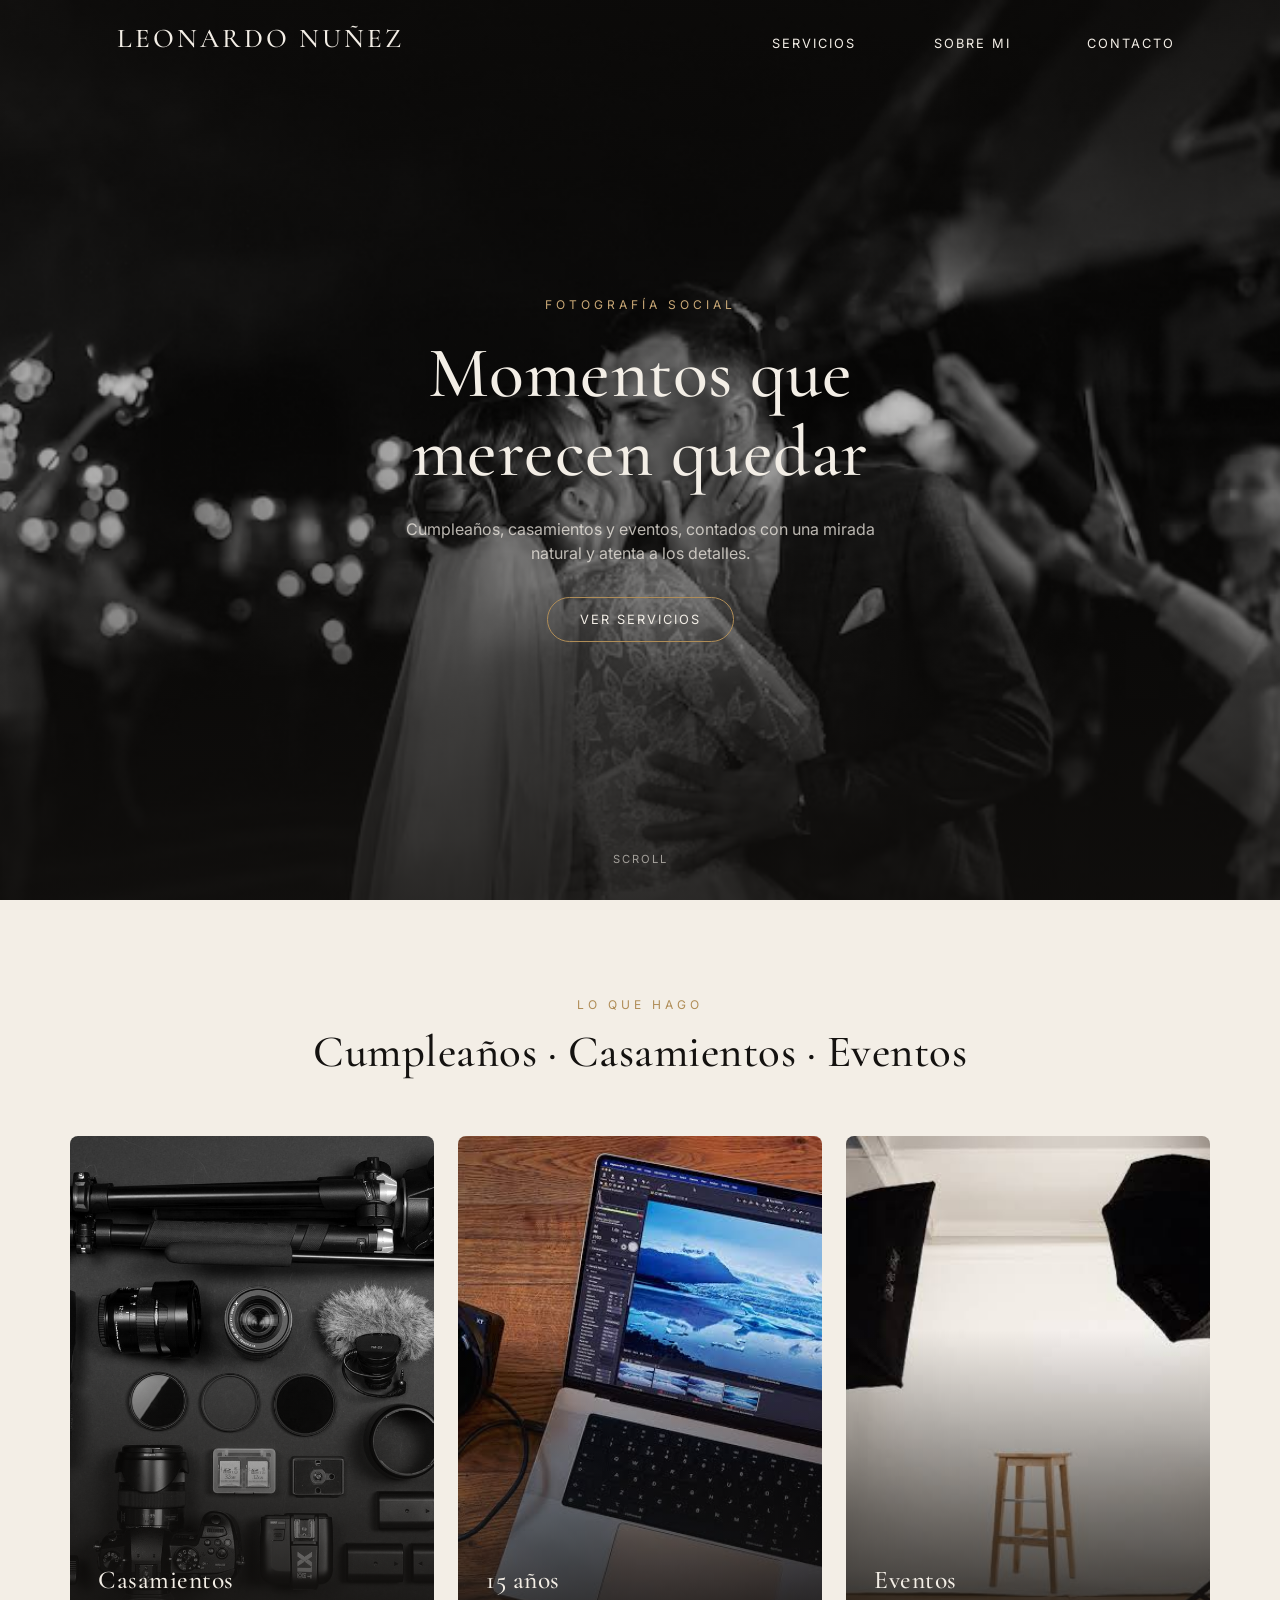
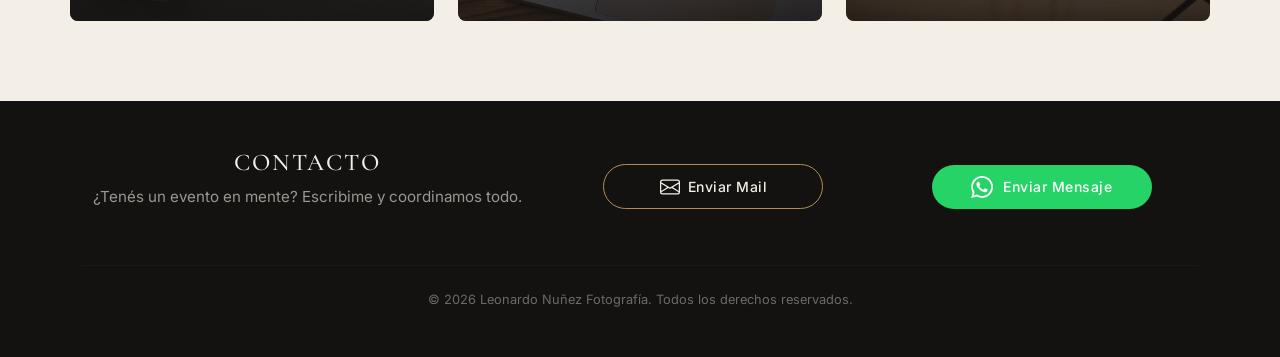
==== index.html @ dcfc5788 "Cambio de sistema visual completo" ====
<!DOCTYPE html>
<html lang="es">

<head>
    <meta charset="UTF-8">
    <meta http-equiv="X-UA-Compatible" content="IE=edge">
    <meta name="viewport" content="width=device-width, initial-scale=1.0">
    <title>Leo Nuñez - Fotografía</title>
    <meta name="description"
        content="Pagina web portfolio para Leonardo Nuñez fotografo profesional de eventos, cumpleaños de 15 y casamientos">
    <link rel="preconnect" href="https://fonts.googleapis.com">
    <link rel="preconnect" href="https://fonts.gstatic.com" crossorigin>
    <link href="https://fonts.googleapis.com/css2?family=Cormorant+Garamond:wght@400;500;600&family=Inter:wght@400;500;600&display=swap" rel="stylesheet">
    <link rel="stylesheet" href="css/bootstrap.min.css">
    <link rel="stylesheet" href="css/estilos.css">
</head>

<body>
    <div class="container-fluid" id="hero">
        <header class="container">
            <nav class="row justify-content-between align-items-center py-3">
                <div class="col-md-4">
                    <div class="row justify-content-between align-items-center">
                        <a class="btn" href="">
                            <h1 class="logo">LEONARDO NUÑEZ</h1>
                        </a>
                    </div>
                </div>
                <div class="col-md-5">
                    <div class="row justify-content-between align-items-center">
                        <a class="col-md-4 text-center btn btn-nav" href="#servicios">SERVICIOS</a>
                        <a class="col-md-4 text-center btn btn-nav" href="sobremi.html">SOBRE MI</a>
                        <a class="col-md-4 text-center btn btn-nav" href="#contacto">CONTACTO</a>
                    </div>
                </div>
            </nav>
        </header>

        <div class="hero-content">
            <span class="eyebrow">Fotografía social</span>
            <h1 class="hero-title">Momentos que <br>merecen quedar</h1>
            <p class="hero-sub">Cumpleaños, casamientos y eventos, contados con una mirada natural y atenta a los detalles.</p>
            <a href="#servicios" class="btn-dorado">Ver servicios</a>
        </div>

        <div class="scroll-cue">Scroll</div>
    </div>

    <main>
        <section id="servicios" class="container">
            <span class="servicios-eyebrow">Lo que hago</span>
            <h2>Cumpleaños · Casamientos · Eventos</h2>
            <div class="servicios-grid">
                <article class="servicio-card fade-in-scroll">
                    <img src="img/carrusel3.jpg" alt="Fotografía de casamiento">
                    <div class="servicio-info">
                        <h3>Casamientos</h3>
                        <p>Cobertura completa del día, desde los preparativos hasta la fiesta.</p>
                    </div>
                </article>
                <article class="servicio-card fade-in-scroll stagger-1">
                    <img src="img/carrusel1.jpg" alt="Fotografía de cumpleaños de 15">
                    <div class="servicio-info">
                        <h3>15 años</h3>
                        <p>Sesión de fotos y cobertura de la fiesta, con toda su energía.</p>
                    </div>
                </article>
                <article class="servicio-card fade-in-scroll stagger-2">
                    <img src="img/carrusel2.jpg" alt="Fotografía de eventos">
                    <div class="servicio-info">
                        <h3>Eventos</h3>
                        <p>Cumpleaños, reuniones y celebraciones de cualquier tipo.</p>
                    </div>
                </article>
            </div>
        </section>
    </main>

    <footer class="container-fluid" id="contacto">
        <div class="container py-5">
            <div class="row justify-content-center align-items-center gy-4">
                <div class="col-12 col-md-5 text-center text-md-start">
                    <h3>Contacto</h3>
                    <p class="footer-subtitle">¿Tenés un evento en mente? Escribime y coordinamos todo.</p>
                </div>

                <div class="col-12 col-md-7">
                    <div class="row justify-content-center gy-3 gx-3">
                        <div class="col-12 col-md-6 footer-item">
                            <a href="mailto:leonunez@gmail.com" class="button-mail">
                                <svg xmlns="http://www.w3.org/2000/svg" width="20" height="20" fill="currentColor" viewBox="0 0 16 16">
                                    <path d="M0 4a2 2 0 0 1 2-2h12a2 2 0 0 1 2 2v8a2 2 0 0 1-2 2H2a2 2 0 0 1-2-2V4Zm2-1a1 1 0 0 0-1 1v.217l7 4.2 7-4.2V4a1 1 0 0 0-1-1H2Zm13 2.383-4.708 2.825L15 11.105V5.383Zm-.034 6.876-5.64-3.471L8 9.583l-1.326-.795-5.64 3.47A1 1 0 0 0 2 13h12a1 1 0 0 0 .966-.741ZM1 11.105l4.708-2.897L1 5.383v5.722Z"/>
                                </svg>
                                Enviar Mail
                            </a>
                        </div>

                        <div class="col-12 col-md-6 footer-item">
                            <a href="https://wa.me/5491112345678" class="button-whatsapp" target="_blank" rel="noopener">
                                <img src="img/whatsapp-white-icon.png.webp" alt="WhatsApp"> Enviar Mensaje
                            </a>
                        </div>
                    </div>
                </div>
            </div>

            <hr class="footer-divider">

            <div class="row justify-content-center text-center">
                <div class="col-12">
                    <p class="footer-copy mb-0">&copy; <span id="anio"></span> Leonardo Nuñez Fotografía. Todos los derechos reservados.</p>
                </div>
            </div>
        </div>
    </footer>

    <script>
        document.getElementById('anio').textContent = new Date().getFullYear();
    </script>

    <script src="js/bootstrap.bundle.min.js"></script>
    <script src="js/scroll-reveal.js"></script>
</body>

</html>
---- css/estilos.css ----
/* ============================
   Variables de marca
   ============================ */
:root {
    --negro: #141210;
    --negro-suave: #1c1a17;
    --crema: #F3EEE6;
    --crema-suave: #EAE3D6;
    --dorado: #B08D57;
    --dorado-claro: #C9A876;
    --texto-secundario: #8a8377;
    --whatsapp: #25D366;
    --font-titulo: 'Cormorant Garamond', 'Georgia', serif;
    --font-cuerpo: 'Inter', 'Helvetica Neue', sans-serif;
}

body {
    font-family: var(--font-cuerpo);
    background-color: var(--crema);
    color: var(--negro);
}

h1, h2, h3, h4 {
    font-family: var(--font-titulo);
    font-weight: 500;
    letter-spacing: 0.5px;
}

/* ============================
   Header / Nav
   ============================ */
.logo {
    font-family: var(--font-titulo);
    font-size: 1.7rem;
    font-weight: 500;
    letter-spacing: 3px;
    text-decoration: none;
    text-align: center;
    color: var(--crema);
    text-transform: uppercase;
}

.btn-nav {
    color: var(--crema);
    font-size: 0.8rem;
    letter-spacing: 2px;
    text-transform: uppercase;
    text-decoration: none;
    padding: 8px 10px;
    position: relative;
    transition: color 0.3s ease;
}

.btn-nav::after {
    content: '';
    position: absolute;
    left: 10px;
    right: 10px;
    bottom: 2px;
    height: 1px;
    background: var(--dorado);
    transform: scaleX(0);
    transform-origin: right;
    transition: transform 0.35s ease;
}

.btn-nav:hover {
    color: var(--dorado-claro);
}

.btn-nav:hover::after {
    transform: scaleX(1);
    transform-origin: left;
}

/* ============================
   Hero
   ============================ */
#hero {
    background-image: linear-gradient(180deg, rgba(20,18,16,0.55) 0%, rgba(20,18,16,0.25) 45%, rgba(20,18,16,0.75) 100%), url("../img/IMG_5701.JPG");
    background-size: cover;
    background-position: center;
    background-attachment: fixed;
    height: 100vh;
    display: flex;
    flex-direction: column;
}

.hero-content {
    flex: 1;
    display: flex;
    flex-direction: column;
    align-items: center;
    justify-content: center;
    text-align: center;
    padding: 0 1.5rem;
}

.hero-content .eyebrow {
    color: var(--dorado-claro);
    font-size: 0.75rem;
    letter-spacing: 4px;
    text-transform: uppercase;
    margin-bottom: 1.25rem;
    opacity: 0;
    animation: subirYAparecer 0.9s ease-out 0.2s forwards;
}

.hero-content h1.hero-title {
    color: var(--crema);
    font-size: clamp(2.5rem, 6vw, 4.5rem);
    line-height: 1.1;
    margin-bottom: 1.5rem;
    opacity: 0;
    animation: subirYAparecer 0.9s ease-out 0.4s forwards;
}

.hero-content p.hero-sub {
    color: rgba(243, 238, 230, 0.75);
    font-size: 1rem;
    max-width: 480px;
    margin: 0 auto 2rem;
    opacity: 0;
    animation: subirYAparecer 0.9s ease-out 0.6s forwards;
}

.hero-content .btn-hero {
    opacity: 0;
    animation: subirYAparecer 0.9s ease-out 0.8s forwards;
}

@keyframes subirYAparecer {
    from { opacity: 0; transform: translateY(20px); }
    to { opacity: 1; transform: translateY(0); }
}

.btn-dorado {
    display: inline-block;
    padding: 12px 32px;
    border: 1px solid var(--dorado);
    color: var(--crema);
    font-size: 0.8rem;
    letter-spacing: 2px;
    text-transform: uppercase;
    text-decoration: none;
    border-radius: 50px;
    transition: background-color 0.35s ease, color 0.35s ease;
}

.btn-dorado:hover {
    background-color: var(--dorado);
    color: var(--negro);
}

.scroll-cue {
    text-align: center;
    padding-bottom: 2rem;
    color: rgba(243, 238, 230, 0.6);
    font-size: 0.7rem;
    letter-spacing: 2px;
    text-transform: uppercase;
    animation: rebote 2.2s ease-in-out infinite;
}

@keyframes rebote {
    0%, 100% { transform: translateY(0); opacity: 0.6; }
    50% { transform: translateY(8px); opacity: 1; }
}

/* ============================
   Servicios
   ============================ */
#servicios {
    padding: 6rem 0 5rem;
}

.servicios-eyebrow {
    display: block;
    text-align: center;
    color: var(--dorado);
    font-size: 0.75rem;
    letter-spacing: 4px;
    text-transform: uppercase;
    margin-bottom: 0.75rem;
}

#servicios h2 {
    font-size: clamp(2rem, 4vw, 2.8rem);
    text-align: center;
    margin-bottom: 3.5rem;
    color: var(--negro);
}

.servicios-grid {
    display: grid;
    grid-template-columns: repeat(3, 1fr);
    gap: 1.5rem;
}

.servicio-card {
    position: relative;
    overflow: hidden;
    border-radius: 8px;
    aspect-ratio: 3 / 4;
    cursor: pointer;
    background-color: var(--negro);
}

.servicio-card img {
    width: 100%;
    height: 100%;
    object-fit: cover;
    display: block;
    transition: transform 0.6s ease, filter 0.6s ease;
}

.servicio-card:hover img {
    transform: scale(1.08);
    filter: brightness(0.7);
}

.servicio-card::after {
    content: '';
    position: absolute;
    inset: 0;
    background: linear-gradient(180deg, transparent 40%, rgba(20,18,16,0.85) 100%);
}

.servicio-info {
    position: absolute;
    left: 0;
    right: 0;
    bottom: 0;
    padding: 1.75rem;
    z-index: 2;
    transform: translateY(8px);
    transition: transform 0.4s ease;
}

.servicio-card:hover .servicio-info {
    transform: translateY(0);
}

.servicio-info h3 {
    color: var(--crema);
    font-size: 1.6rem;
    margin-bottom: 0.35rem;
}

.servicio-info p {
    color: rgba(243, 238, 230, 0.75);
    font-size: 0.85rem;
    margin: 0;
    max-height: 0;
    overflow: hidden;
    opacity: 0;
    transition: max-height 0.4s ease, opacity 0.4s ease;
}

.servicio-card:hover .servicio-info p {
    max-height: 60px;
    opacity: 1;
}

@media (max-width: 768px) {
    .servicios-grid {
        grid-template-columns: 1fr;
    }
    #servicios {
        padding: 4rem 0 3rem;
    }
}

/* ============================
   Sobre mi
   ============================ */
#heroSobreMi {
    background-color: var(--negro);
    padding-bottom: 1px;
}

#sobreMi {
    padding: 5rem 0 3rem;
}

#sobreMi h1 {
    font-size: clamp(2.2rem, 5vw, 3.2rem);
    margin-bottom: 1.5rem;
    color: var(--negro);
}

#sobreMi p {
    color: #4a463e;
    line-height: 1.8;
    font-size: 1.02rem;
    margin-bottom: 1.25rem;
}

#sobreMi figure img {
    border-radius: 8px;
    box-shadow: 0 20px 40px rgba(20,18,16,0.15);
}

/* Carrusel de servicios (Bootstrap) */
#carruselServicios {
    border-radius: 8px;
    overflow: hidden;
}

#carruselServicios .carousel-item img {
    width: 100%;
    height: 480px;
    object-fit: cover;
}

#carruselServicios .carousel-inner {
    overflow: hidden;
}

#carruselServicios .carousel-control-prev,
#carruselServicios .carousel-control-next {
    width: 8%;
}

#carruselServicios .carousel-indicators button {
    background-color: var(--dorado);
}

@media (max-width: 768px) {
    #carruselServicios .carousel-item img {
        height: 300px;
    }
}

/* ============================
   Footer
   ============================ */
footer {
    background-color: var(--negro);
}

footer h3 {
    color: var(--crema);
    text-align: center;
    text-transform: uppercase;
    letter-spacing: 2px;
    font-size: 1.5rem;
}

footer p {
    color: var(--crema);
    text-align: center;
}

.footer-subtitle {
    color: rgba(243, 238, 230, 0.6);
    font-size: 0.95rem;
    margin-top: 0.5rem;
    font-family: var(--font-cuerpo);
}

.footer-item {
    display: flex;
    flex-direction: column;
    align-items: center;
    justify-content: center;
    gap: 0.5rem;
}

footer a {
    color: var(--crema);
    text-decoration: none;
}

.footer-divider {
    border-color: rgba(243, 238, 230, 0.12);
    margin: 2.5rem 0 1.5rem;
}

.footer-copy {
    color: rgba(243, 238, 230, 0.4);
    font-size: 0.8rem;
    font-family: var(--font-cuerpo);
}

/* Botón de Mail */
.button-mail {
    display: inline-flex;
    align-items: center;
    justify-content: center;
    gap: 8px;
    padding: 11px 20px;
    background-color: transparent;
    border: 1px solid var(--dorado);
    color: var(--crema) !important;
    font-size: 14px;
    font-weight: 500;
    letter-spacing: 0.5px;
    text-decoration: none;
    border-radius: 50px;
    transition: background-color 0.3s ease, color 0.3s ease;
    width: 100%;
    max-width: 220px;
}

.button-mail:hover {
    background-color: var(--dorado);
    color: var(--negro) !important;
}

/* Botón de WhatsApp */
.button-whatsapp {
    display: inline-flex;
    align-items: center;
    justify-content: center;
    padding: 11px 20px;
    background-color: var(--whatsapp);
    color: white !important;
    font-size: 14px;
    font-weight: 500;
    letter-spacing: 0.5px;
    text-decoration: none;
    border-radius: 50px;
    transition: background-color 0.3s ease, box-shadow 0.3s ease;
    width: 100%;
    max-width: 220px;
}

.button-whatsapp img {
    width: 22px;
    height: 22px;
    margin-right: 10px;
}

.button-whatsapp:hover {
    background-color: #1EBE56;
    box-shadow: 0 6px 16px rgba(37, 211, 102, 0.35);
}

.button-whatsapp:active {
    background-color: #169E49;
}

/* ============================
   Animaciones de scroll
   ============================ */
.fade-in-scroll {
    opacity: 0;
    transform: translateY(40px);
    transition: opacity 0.8s ease-out, transform 0.8s ease-out;
}

.fade-in-scroll.visible {
    opacity: 1;
    transform: translateY(0);
}

.fade-in-scroll.stagger-1 { transition-delay: 0.1s; }
.fade-in-scroll.stagger-2 { transition-delay: 0.2s; }
.fade-in-scroll.stagger-3 { transition-delay: 0.3s; }

.fade-in-left {
    opacity: 0;
    transform: translateX(-40px);
    transition: opacity 0.8s ease-out, transform 0.8s ease-out;
}

.fade-in-left.visible {
    opacity: 1;
    transform: translateX(0);
}
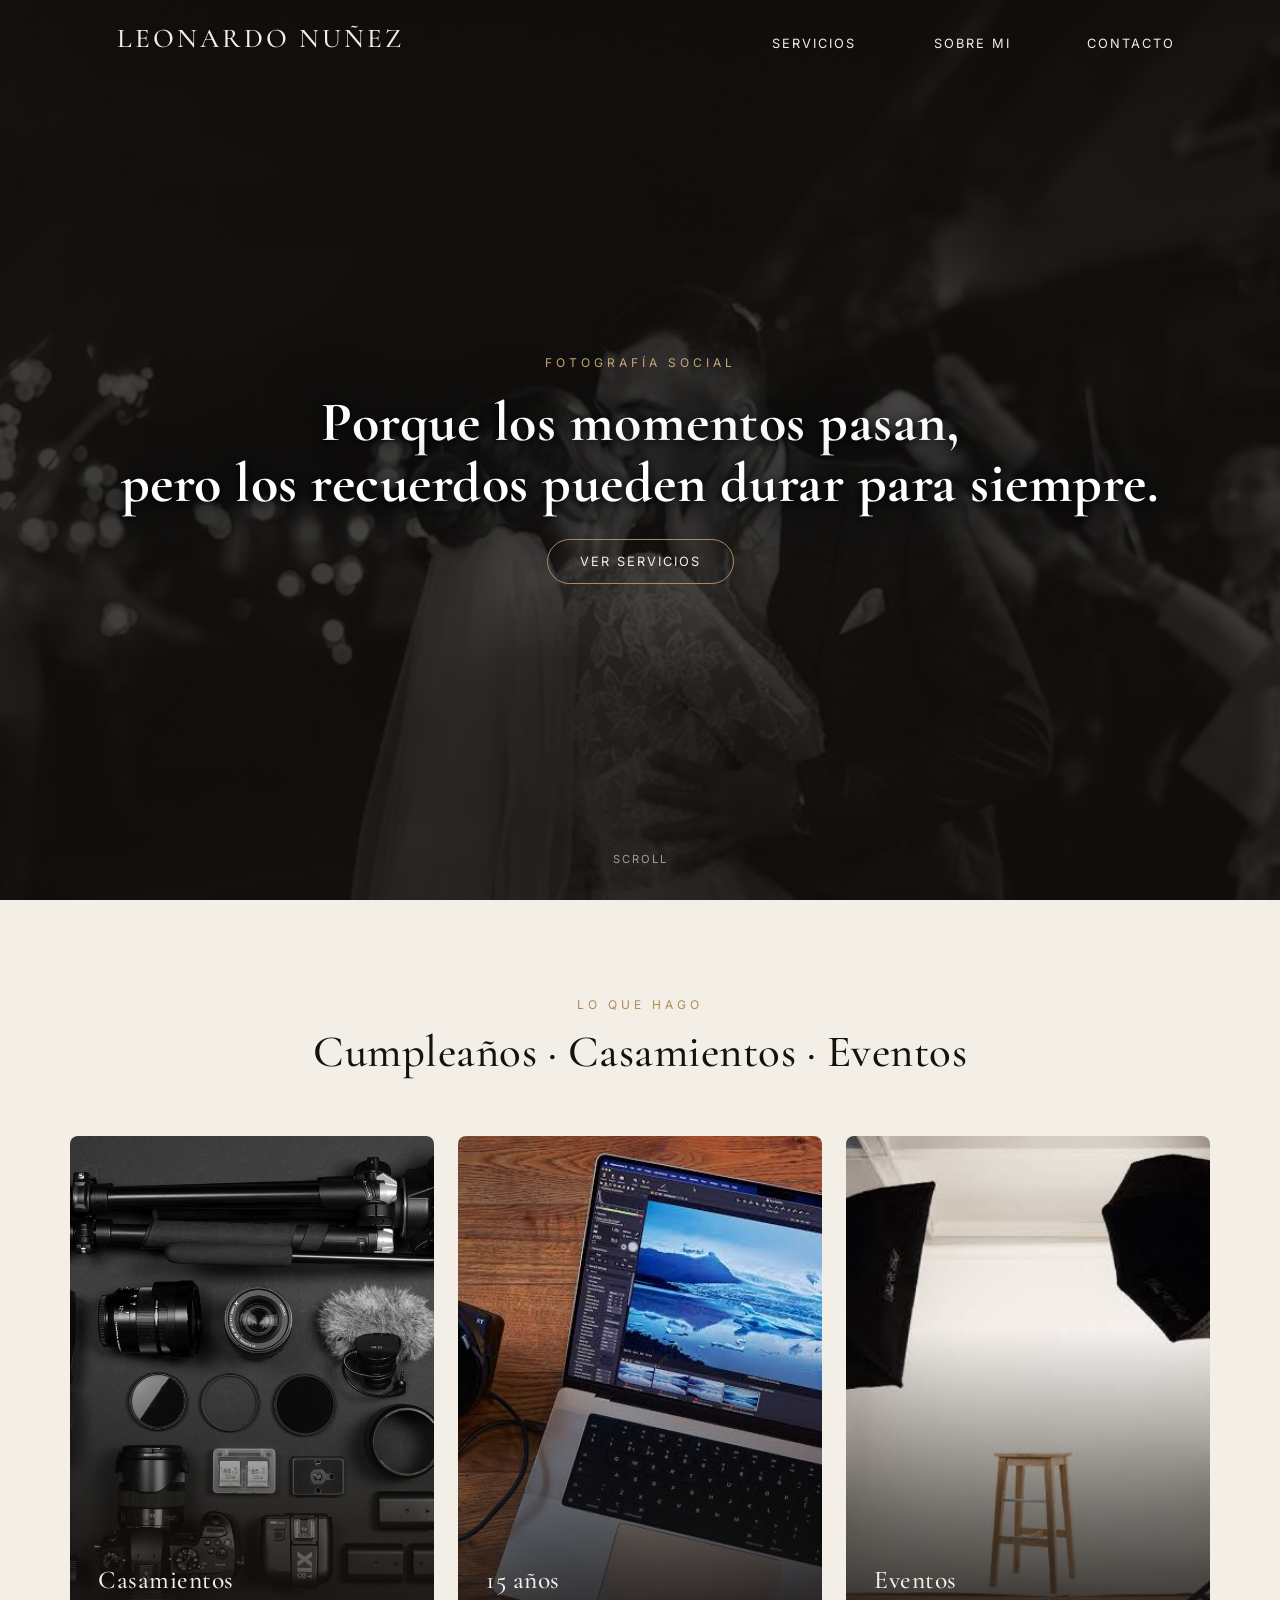
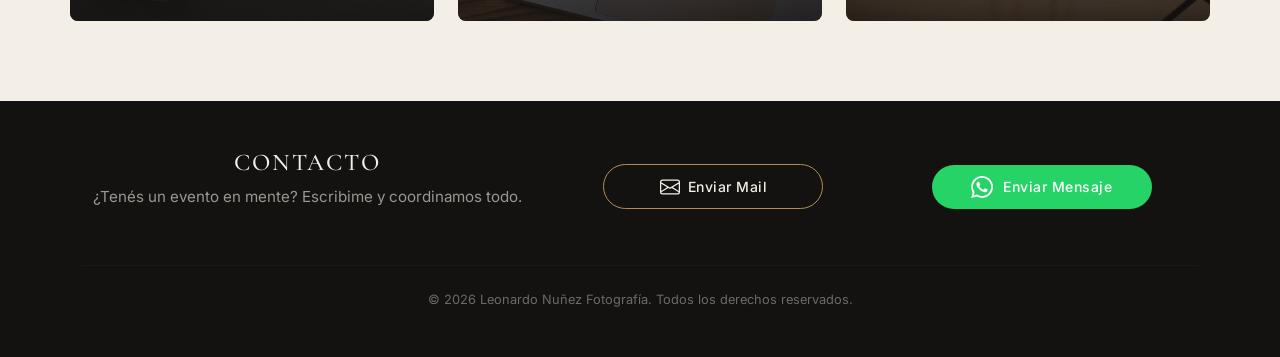
==== commit 48936531: "Correciones de estilo" ====
--- a/index.html
+++ b/index.html
@@ -38,8 +38,7 @@
 
         <div class="hero-content">
             <span class="eyebrow">Fotografía social</span>
-            <h1 class="hero-title">Momentos que <br>merecen quedar</h1>
-            <p class="hero-sub">Cumpleaños, casamientos y eventos, contados con una mirada natural y atenta a los detalles.</p>
+            <h1 class="hero-title">Porque los momentos pasan,<br>pero los recuerdos pueden durar para siempre.</h1>
             <a href="#servicios" class="btn-dorado">Ver servicios</a>
         </div>
 
--- a/css/estilos.css
+++ b/css/estilos.css
@@ -77,7 +77,9 @@
    Hero
    ============================ */
 #hero {
-    background-image: linear-gradient(180deg, rgba(20,18,16,0.55) 0%, rgba(20,18,16,0.25) 45%, rgba(20,18,16,0.75) 100%), url("../img/IMG_5701.JPG");
+     background-image: 
+        radial-gradient(ellipse at center, rgba(20,18,16,0.7) 0%, rgba(20,18,16,0.8) 60%, rgba(20,18,16,0.75) 100%),
+        url("../img/IMG_5701.JPG");
     background-size: cover;
     background-position: center;
     background-attachment: fixed;
@@ -107,12 +109,14 @@
 }
 
 .hero-content h1.hero-title {
-    color: var(--crema);
-    font-size: clamp(2.5rem, 6vw, 4.5rem);
+    color: white;
+    font-size: clamp(2.5rem, 6vw, 3.5rem);
     line-height: 1.1;
     margin-bottom: 1.5rem;
     opacity: 0;
+    font-weight: bolder;
     animation: subirYAparecer 0.9s ease-out 0.4s forwards;
+    text-shadow: 0 4px 40px rgba(0,0,0,0.8), 0 2px 10px rgba(0,0,0,1), 0 0 60px rgba(0,0,0,1);
 }
 
 .hero-content p.hero-sub {
@@ -311,10 +315,12 @@
     width: 100%;
     height: 480px;
     object-fit: cover;
+    border-radius: 8px;
 }
 
 #carruselServicios .carousel-inner {
     overflow: hidden;
+    border-radius: 8px;
 }
 
 #carruselServicios .carousel-control-prev,
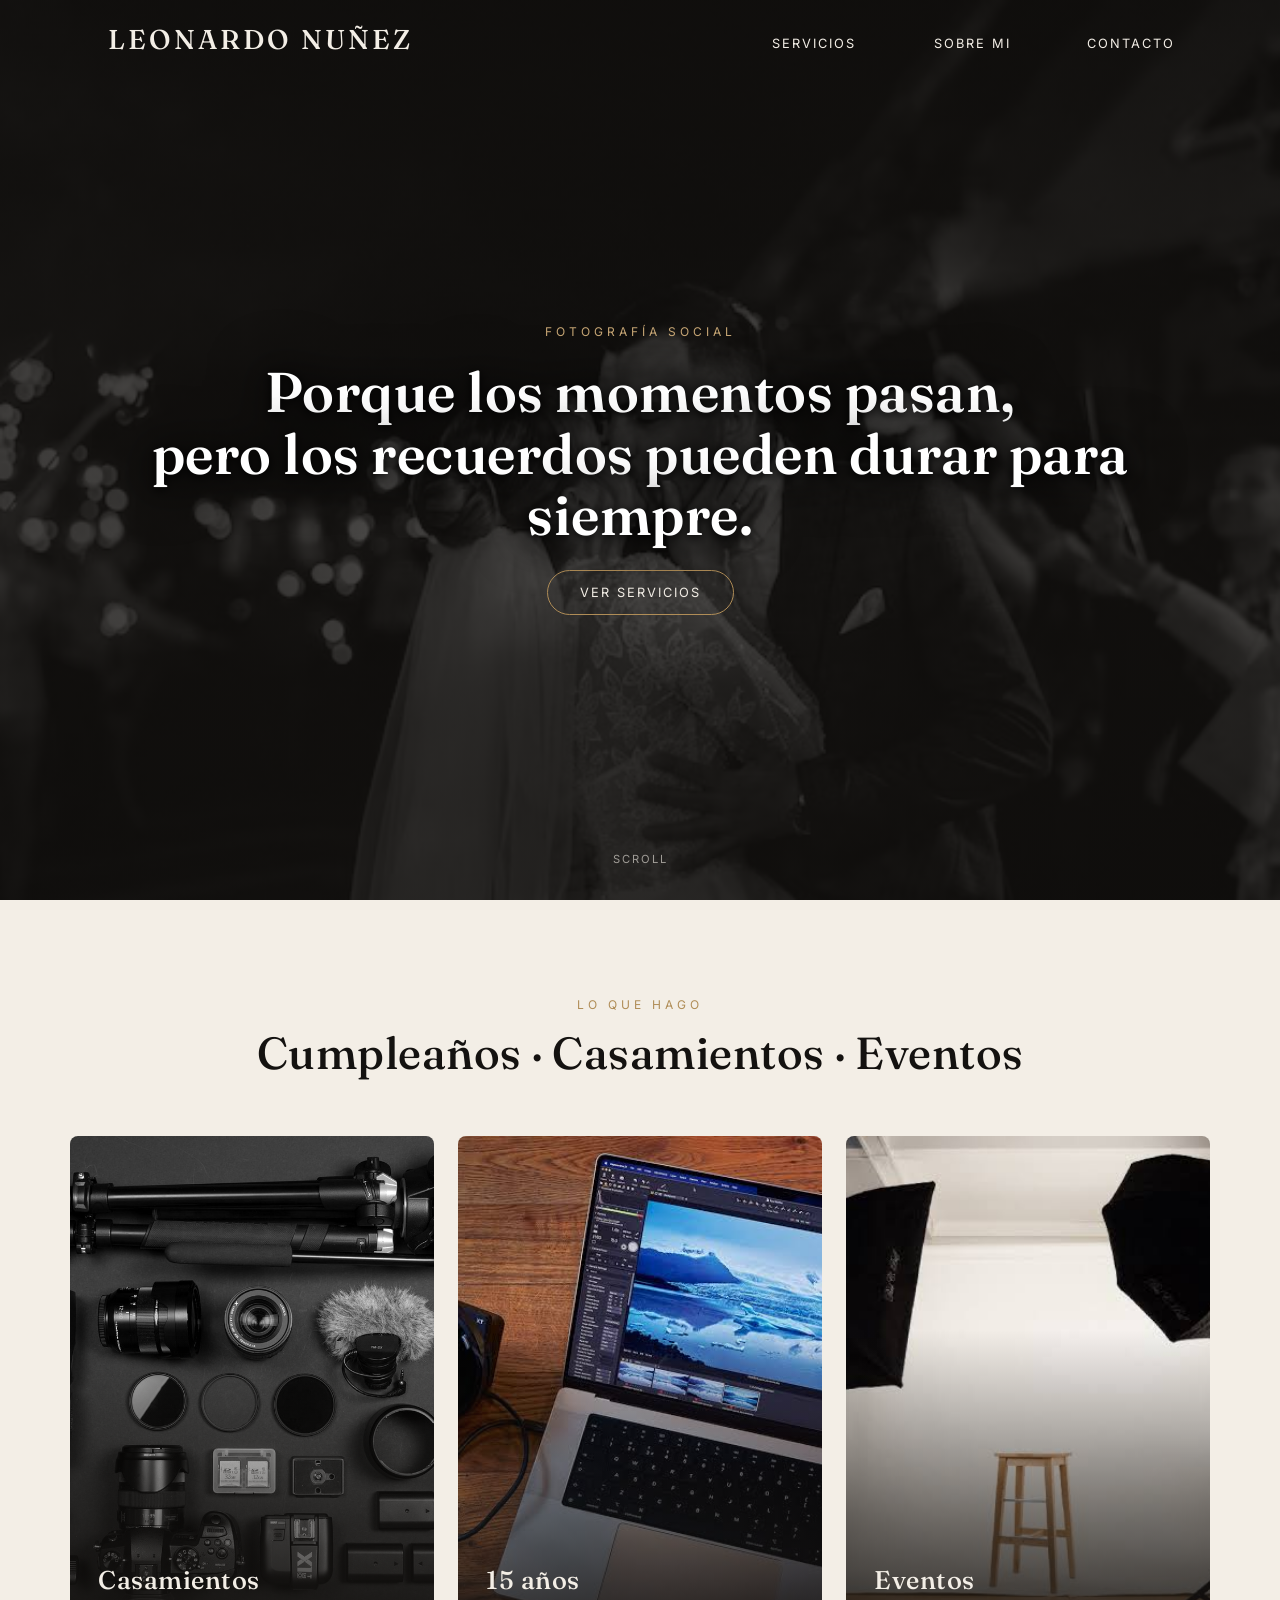
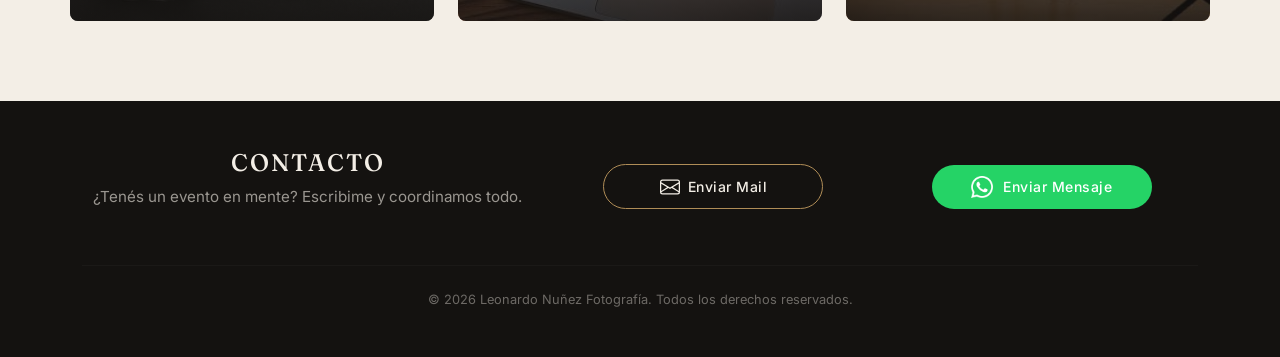
==== commit eb8d9ef0: "Correcciones de estilo" ====
--- a/index.html
+++ b/index.html
@@ -11,6 +11,7 @@
     <link rel="preconnect" href="https://fonts.googleapis.com">
     <link rel="preconnect" href="https://fonts.gstatic.com" crossorigin>
     <link href="https://fonts.googleapis.com/css2?family=Cormorant+Garamond:wght@400;500;600&family=Inter:wght@400;500;600&display=swap" rel="stylesheet">
+    <link href="https://fonts.googleapis.com/css2?family=Fraunces:opsz,wght@9..144,500;9..144,600&family=Inter:wght@400;500;600&display=swap" rel="stylesheet">
     <link rel="stylesheet" href="css/bootstrap.min.css">
     <link rel="stylesheet" href="css/estilos.css">
 </head>
--- a/css/estilos.css
+++ b/css/estilos.css
@@ -10,7 +10,7 @@
     --dorado-claro: #C9A876;
     --texto-secundario: #8a8377;
     --whatsapp: #25D366;
-    --font-titulo: 'Cormorant Garamond', 'Georgia', serif;
+    --font-titulo: 'Fraunces', 'Georgia', serif;
     --font-cuerpo: 'Inter', 'Helvetica Neue', sans-serif;
 }
 
@@ -114,7 +114,8 @@
     line-height: 1.1;
     margin-bottom: 1.5rem;
     opacity: 0;
-    font-weight: bolder;
+    font-family: var(--font-titulo);
+    font-weight: 600;
     animation: subirYAparecer 0.9s ease-out 0.4s forwards;
     text-shadow: 0 4px 40px rgba(0,0,0,0.8), 0 2px 10px rgba(0,0,0,1), 0 0 60px rgba(0,0,0,1);
 }
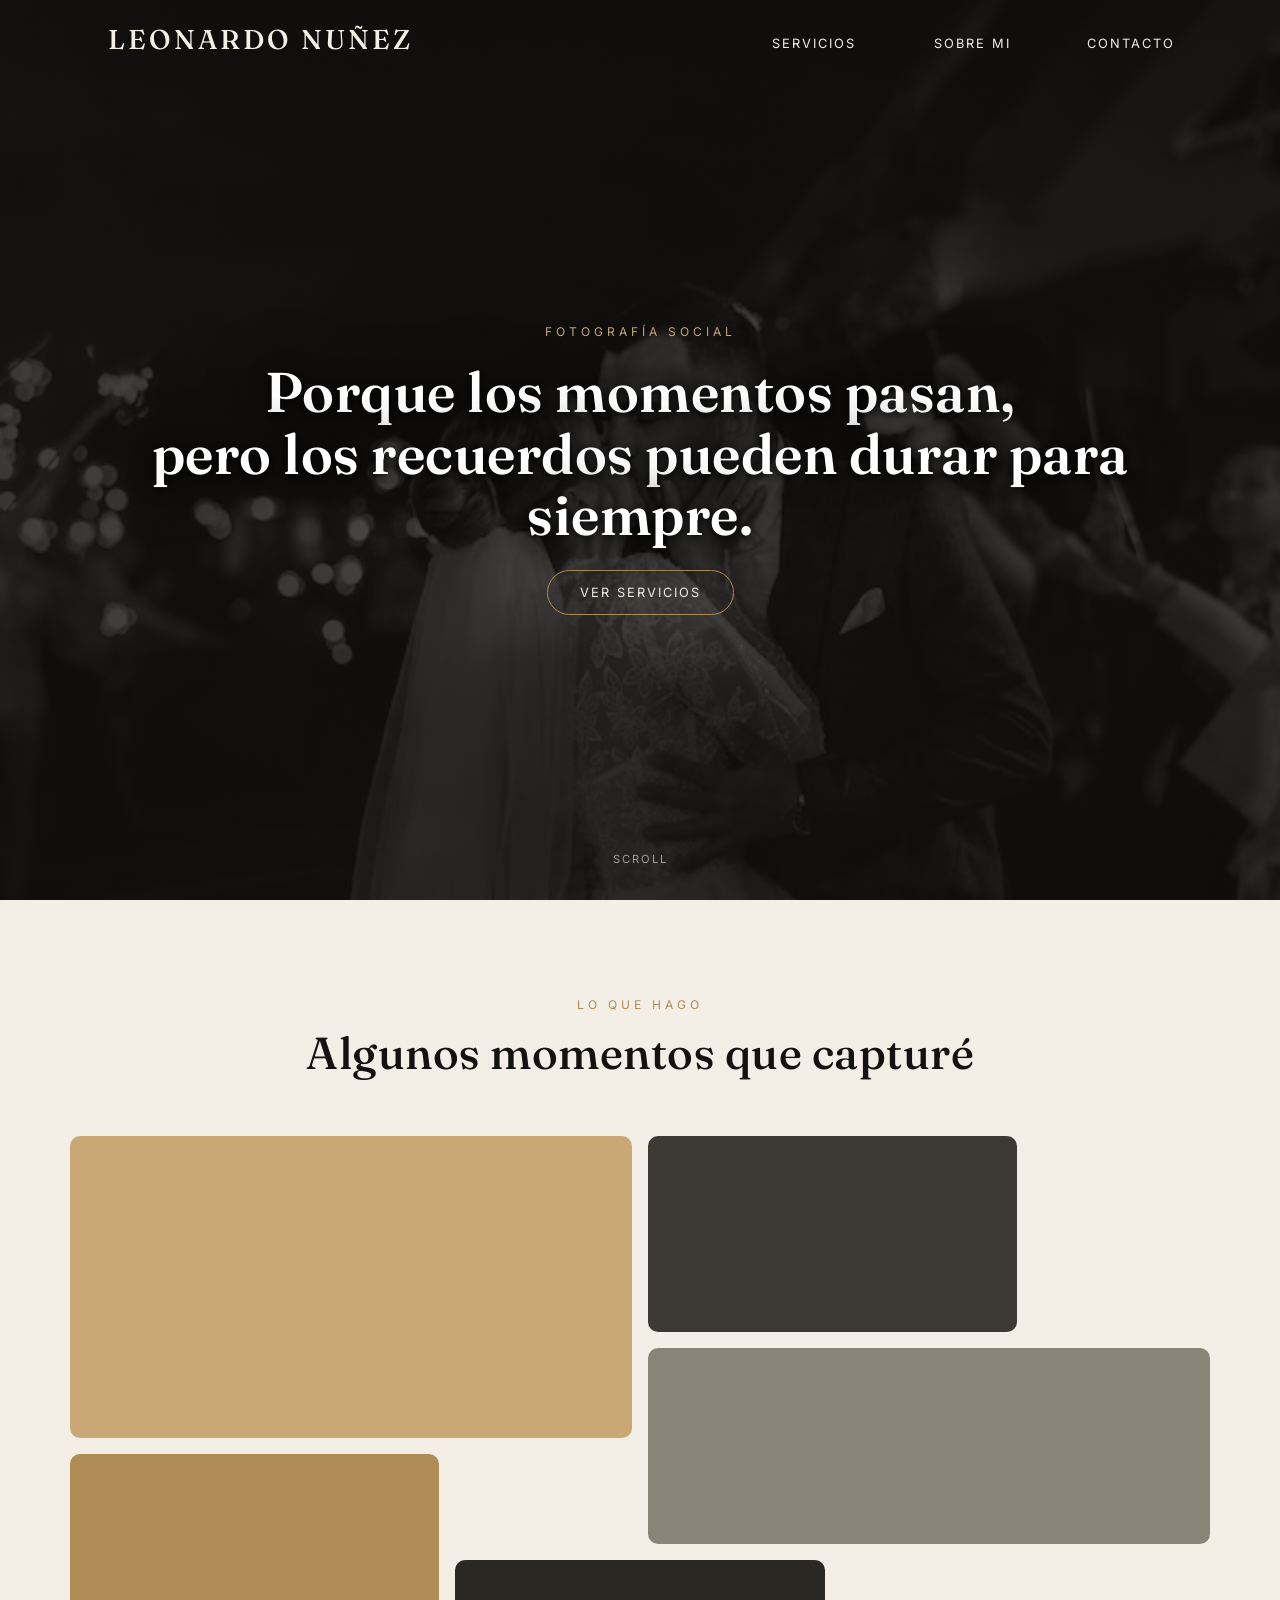
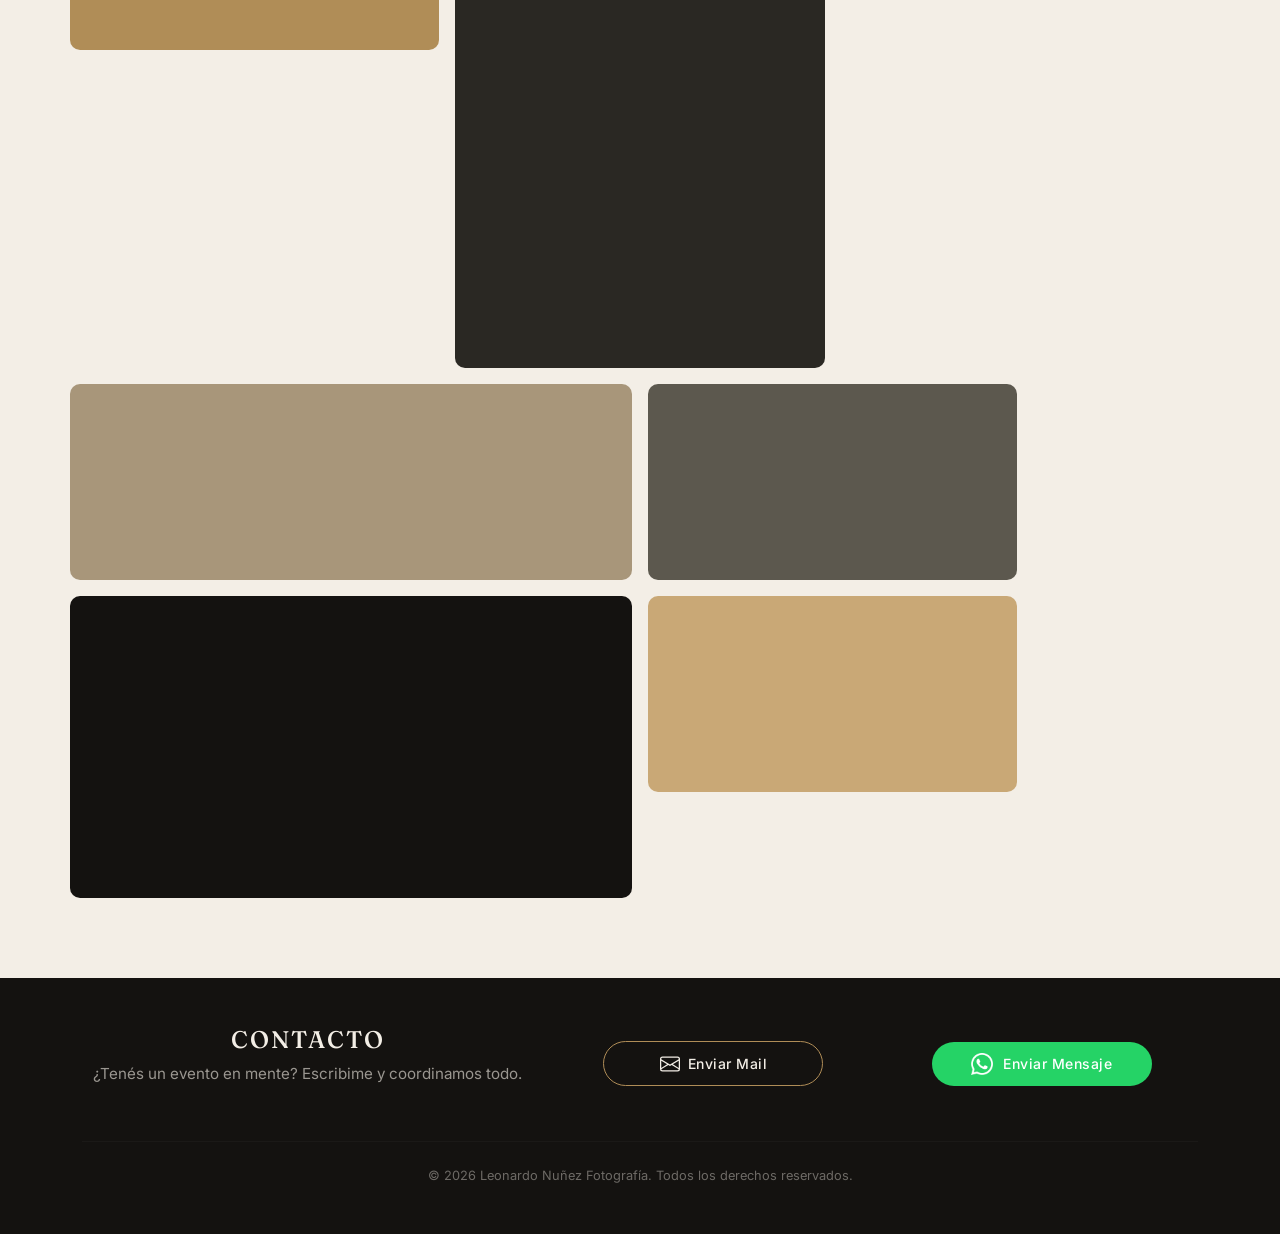
==== commit 0f60798e: "Cambios en sobreMi y header en mobile" ====
--- a/index.html
+++ b/index.html
@@ -49,29 +49,17 @@
     <main>
         <section id="servicios" class="container">
             <span class="servicios-eyebrow">Lo que hago</span>
-            <h2>Cumpleaños · Casamientos · Eventos</h2>
-            <div class="servicios-grid">
-                <article class="servicio-card fade-in-scroll">
-                    <img src="img/carrusel3.jpg" alt="Fotografía de casamiento">
-                    <div class="servicio-info">
-                        <h3>Casamientos</h3>
-                        <p>Cobertura completa del día, desde los preparativos hasta la fiesta.</p>
-                    </div>
-                </article>
-                <article class="servicio-card fade-in-scroll stagger-1">
-                    <img src="img/carrusel1.jpg" alt="Fotografía de cumpleaños de 15">
-                    <div class="servicio-info">
-                        <h3>15 años</h3>
-                        <p>Sesión de fotos y cobertura de la fiesta, con toda su energía.</p>
-                    </div>
-                </article>
-                <article class="servicio-card fade-in-scroll stagger-2">
-                    <img src="img/carrusel2.jpg" alt="Fotografía de eventos">
-                    <div class="servicio-info">
-                        <h3>Eventos</h3>
-                        <p>Cumpleaños, reuniones y celebraciones de cualquier tipo.</p>
-                    </div>
-                </article>
+            <h2>Algunos momentos que capturé</h2>
+            <div class="mosaico-grid">
+                <div class="mosaico-item tam-grande fade-in-scroll" style="background-color:#C9A876;"></div>
+                <div class="mosaico-item tam-chico fade-in-scroll stagger-1" style="background-color:#3d3a34;"></div>
+                <div class="mosaico-item tam-mediano fade-in-scroll stagger-2" style="background-color:#8a8377;"></div>
+                <div class="mosaico-item tam-chico fade-in-scroll stagger-1" style="background-color:#B08D57;"></div>
+                <div class="mosaico-item tam-alto fade-in-scroll stagger-2" style="background-color:#2a2823;"></div>
+                <div class="mosaico-item tam-mediano fade-in-scroll" style="background-color:#a8967a;"></div>
+                <div class="mosaico-item tam-chico fade-in-scroll stagger-1" style="background-color:#5c584e;"></div>
+                <div class="mosaico-item tam-grande fade-in-scroll stagger-2" style="background-color:#141210;"></div>
+                <div class="mosaico-item tam-chico fade-in-scroll" style="background-color:#C9A876;"></div>
             </div>
         </section>
     </main>
--- a/css/estilos.css
+++ b/css/estilos.css
@@ -1,478 +1,557 @@
-/* ============================
-   Variables de marca
-   ============================ */
-:root {
-    --negro: #141210;
-    --negro-suave: #1c1a17;
-    --crema: #F3EEE6;
-    --crema-suave: #EAE3D6;
-    --dorado: #B08D57;
-    --dorado-claro: #C9A876;
-    --texto-secundario: #8a8377;
-    --whatsapp: #25D366;
-    --font-titulo: 'Fraunces', 'Georgia', serif;
-    --font-cuerpo: 'Inter', 'Helvetica Neue', sans-serif;
-}
-
-body {
-    font-family: var(--font-cuerpo);
-    background-color: var(--crema);
-    color: var(--negro);
-}
-
-h1, h2, h3, h4 {
-    font-family: var(--font-titulo);
-    font-weight: 500;
-    letter-spacing: 0.5px;
-}
-
-/* ============================
-   Header / Nav
-   ============================ */
-.logo {
-    font-family: var(--font-titulo);
-    font-size: 1.7rem;
-    font-weight: 500;
-    letter-spacing: 3px;
-    text-decoration: none;
-    text-align: center;
-    color: var(--crema);
-    text-transform: uppercase;
-}
-
-.btn-nav {
-    color: var(--crema);
-    font-size: 0.8rem;
-    letter-spacing: 2px;
-    text-transform: uppercase;
-    text-decoration: none;
-    padding: 8px 10px;
-    position: relative;
-    transition: color 0.3s ease;
-}
-
-.btn-nav::after {
-    content: '';
-    position: absolute;
-    left: 10px;
-    right: 10px;
-    bottom: 2px;
-    height: 1px;
-    background: var(--dorado);
-    transform: scaleX(0);
-    transform-origin: right;
-    transition: transform 0.35s ease;
-}
-
-.btn-nav:hover {
-    color: var(--dorado-claro);
-}
-
-.btn-nav:hover::after {
-    transform: scaleX(1);
-    transform-origin: left;
-}
-
-/* ============================
-   Hero
-   ============================ */
-#hero {
-     background-image: 
-        radial-gradient(ellipse at center, rgba(20,18,16,0.7) 0%, rgba(20,18,16,0.8) 60%, rgba(20,18,16,0.75) 100%),
-        url("../img/IMG_5701.JPG");
-    background-size: cover;
-    background-position: center;
-    background-attachment: fixed;
-    height: 100vh;
-    display: flex;
-    flex-direction: column;
-}
-
-.hero-content {
-    flex: 1;
-    display: flex;
-    flex-direction: column;
-    align-items: center;
-    justify-content: center;
-    text-align: center;
-    padding: 0 1.5rem;
-}
-
-.hero-content .eyebrow {
-    color: var(--dorado-claro);
-    font-size: 0.75rem;
-    letter-spacing: 4px;
-    text-transform: uppercase;
-    margin-bottom: 1.25rem;
-    opacity: 0;
-    animation: subirYAparecer 0.9s ease-out 0.2s forwards;
-}
-
-.hero-content h1.hero-title {
-    color: white;
-    font-size: clamp(2.5rem, 6vw, 3.5rem);
-    line-height: 1.1;
-    margin-bottom: 1.5rem;
-    opacity: 0;
-    font-family: var(--font-titulo);
-    font-weight: 600;
-    animation: subirYAparecer 0.9s ease-out 0.4s forwards;
-    text-shadow: 0 4px 40px rgba(0,0,0,0.8), 0 2px 10px rgba(0,0,0,1), 0 0 60px rgba(0,0,0,1);
-}
-
-.hero-content p.hero-sub {
-    color: rgba(243, 238, 230, 0.75);
-    font-size: 1rem;
-    max-width: 480px;
-    margin: 0 auto 2rem;
-    opacity: 0;
-    animation: subirYAparecer 0.9s ease-out 0.6s forwards;
-}
-
-.hero-content .btn-hero {
-    opacity: 0;
-    animation: subirYAparecer 0.9s ease-out 0.8s forwards;
-}
-
-@keyframes subirYAparecer {
-    from { opacity: 0; transform: translateY(20px); }
-    to { opacity: 1; transform: translateY(0); }
-}
-
-.btn-dorado {
-    display: inline-block;
-    padding: 12px 32px;
-    border: 1px solid var(--dorado);
-    color: var(--crema);
-    font-size: 0.8rem;
-    letter-spacing: 2px;
-    text-transform: uppercase;
-    text-decoration: none;
-    border-radius: 50px;
-    transition: background-color 0.35s ease, color 0.35s ease;
-}
-
-.btn-dorado:hover {
-    background-color: var(--dorado);
-    color: var(--negro);
-}
-
-.scroll-cue {
-    text-align: center;
-    padding-bottom: 2rem;
-    color: rgba(243, 238, 230, 0.6);
-    font-size: 0.7rem;
-    letter-spacing: 2px;
-    text-transform: uppercase;
-    animation: rebote 2.2s ease-in-out infinite;
-}
-
-@keyframes rebote {
-    0%, 100% { transform: translateY(0); opacity: 0.6; }
-    50% { transform: translateY(8px); opacity: 1; }
-}
-
-/* ============================
-   Servicios
-   ============================ */
-#servicios {
-    padding: 6rem 0 5rem;
-}
-
-.servicios-eyebrow {
-    display: block;
-    text-align: center;
-    color: var(--dorado);
-    font-size: 0.75rem;
-    letter-spacing: 4px;
-    text-transform: uppercase;
-    margin-bottom: 0.75rem;
-}
-
-#servicios h2 {
-    font-size: clamp(2rem, 4vw, 2.8rem);
-    text-align: center;
-    margin-bottom: 3.5rem;
-    color: var(--negro);
-}
-
-.servicios-grid {
-    display: grid;
-    grid-template-columns: repeat(3, 1fr);
-    gap: 1.5rem;
-}
-
-.servicio-card {
-    position: relative;
-    overflow: hidden;
-    border-radius: 8px;
-    aspect-ratio: 3 / 4;
-    cursor: pointer;
-    background-color: var(--negro);
-}
-
-.servicio-card img {
-    width: 100%;
-    height: 100%;
-    object-fit: cover;
-    display: block;
-    transition: transform 0.6s ease, filter 0.6s ease;
-}
-
-.servicio-card:hover img {
-    transform: scale(1.08);
-    filter: brightness(0.7);
-}
-
-.servicio-card::after {
-    content: '';
-    position: absolute;
-    inset: 0;
-    background: linear-gradient(180deg, transparent 40%, rgba(20,18,16,0.85) 100%);
-}
-
-.servicio-info {
-    position: absolute;
-    left: 0;
-    right: 0;
-    bottom: 0;
-    padding: 1.75rem;
-    z-index: 2;
-    transform: translateY(8px);
-    transition: transform 0.4s ease;
-}
-
-.servicio-card:hover .servicio-info {
-    transform: translateY(0);
-}
-
-.servicio-info h3 {
-    color: var(--crema);
-    font-size: 1.6rem;
-    margin-bottom: 0.35rem;
-}
-
-.servicio-info p {
-    color: rgba(243, 238, 230, 0.75);
-    font-size: 0.85rem;
-    margin: 0;
-    max-height: 0;
-    overflow: hidden;
-    opacity: 0;
-    transition: max-height 0.4s ease, opacity 0.4s ease;
-}
-
-.servicio-card:hover .servicio-info p {
-    max-height: 60px;
-    opacity: 1;
-}
-
-@media (max-width: 768px) {
-    .servicios-grid {
-        grid-template-columns: 1fr;
-    }
-    #servicios {
-        padding: 4rem 0 3rem;
-    }
-}
-
-/* ============================
-   Sobre mi
-   ============================ */
-#heroSobreMi {
-    background-color: var(--negro);
-    padding-bottom: 1px;
-}
-
-#sobreMi {
-    padding: 5rem 0 3rem;
-}
-
-#sobreMi h1 {
-    font-size: clamp(2.2rem, 5vw, 3.2rem);
-    margin-bottom: 1.5rem;
-    color: var(--negro);
-}
-
-#sobreMi p {
-    color: #4a463e;
-    line-height: 1.8;
-    font-size: 1.02rem;
-    margin-bottom: 1.25rem;
-}
-
-#sobreMi figure img {
-    border-radius: 8px;
-    box-shadow: 0 20px 40px rgba(20,18,16,0.15);
-}
-
-/* Carrusel de servicios (Bootstrap) */
-#carruselServicios {
-    border-radius: 8px;
-    overflow: hidden;
-}
-
-#carruselServicios .carousel-item img {
-    width: 100%;
-    height: 480px;
-    object-fit: cover;
-    border-radius: 8px;
-}
-
-#carruselServicios .carousel-inner {
-    overflow: hidden;
-    border-radius: 8px;
-}
-
-#carruselServicios .carousel-control-prev,
-#carruselServicios .carousel-control-next {
-    width: 8%;
-}
-
-#carruselServicios .carousel-indicators button {
-    background-color: var(--dorado);
-}
-
-@media (max-width: 768px) {
-    #carruselServicios .carousel-item img {
-        height: 300px;
-    }
-}
-
-/* ============================
-   Footer
-   ============================ */
-footer {
-    background-color: var(--negro);
-}
-
-footer h3 {
-    color: var(--crema);
-    text-align: center;
-    text-transform: uppercase;
-    letter-spacing: 2px;
-    font-size: 1.5rem;
-}
-
-footer p {
-    color: var(--crema);
-    text-align: center;
-}
-
-.footer-subtitle {
-    color: rgba(243, 238, 230, 0.6);
-    font-size: 0.95rem;
-    margin-top: 0.5rem;
-    font-family: var(--font-cuerpo);
-}
-
-.footer-item {
-    display: flex;
-    flex-direction: column;
-    align-items: center;
-    justify-content: center;
-    gap: 0.5rem;
-}
-
-footer a {
-    color: var(--crema);
-    text-decoration: none;
-}
-
-.footer-divider {
-    border-color: rgba(243, 238, 230, 0.12);
-    margin: 2.5rem 0 1.5rem;
-}
-
-.footer-copy {
-    color: rgba(243, 238, 230, 0.4);
-    font-size: 0.8rem;
-    font-family: var(--font-cuerpo);
-}
-
-/* Botón de Mail */
-.button-mail {
-    display: inline-flex;
-    align-items: center;
-    justify-content: center;
-    gap: 8px;
-    padding: 11px 20px;
-    background-color: transparent;
-    border: 1px solid var(--dorado);
-    color: var(--crema) !important;
-    font-size: 14px;
-    font-weight: 500;
-    letter-spacing: 0.5px;
-    text-decoration: none;
-    border-radius: 50px;
-    transition: background-color 0.3s ease, color 0.3s ease;
-    width: 100%;
-    max-width: 220px;
-}
-
-.button-mail:hover {
-    background-color: var(--dorado);
-    color: var(--negro) !important;
-}
-
-/* Botón de WhatsApp */
-.button-whatsapp {
-    display: inline-flex;
-    align-items: center;
-    justify-content: center;
-    padding: 11px 20px;
-    background-color: var(--whatsapp);
-    color: white !important;
-    font-size: 14px;
-    font-weight: 500;
-    letter-spacing: 0.5px;
-    text-decoration: none;
-    border-radius: 50px;
-    transition: background-color 0.3s ease, box-shadow 0.3s ease;
-    width: 100%;
-    max-width: 220px;
-}
-
-.button-whatsapp img {
-    width: 22px;
-    height: 22px;
-    margin-right: 10px;
-}
-
-.button-whatsapp:hover {
-    background-color: #1EBE56;
-    box-shadow: 0 6px 16px rgba(37, 211, 102, 0.35);
-}
-
-.button-whatsapp:active {
-    background-color: #169E49;
-}
-
-/* ============================
-   Animaciones de scroll
-   ============================ */
-.fade-in-scroll {
-    opacity: 0;
-    transform: translateY(40px);
-    transition: opacity 0.8s ease-out, transform 0.8s ease-out;
-}
-
-.fade-in-scroll.visible {
-    opacity: 1;
-    transform: translateY(0);
-}
-
-.fade-in-scroll.stagger-1 { transition-delay: 0.1s; }
-.fade-in-scroll.stagger-2 { transition-delay: 0.2s; }
-.fade-in-scroll.stagger-3 { transition-delay: 0.3s; }
-
-.fade-in-left {
-    opacity: 0;
-    transform: translateX(-40px);
-    transition: opacity 0.8s ease-out, transform 0.8s ease-out;
-}
-
-.fade-in-left.visible {
-    opacity: 1;
-    transform: translateX(0);
-}
+/* ============================
+   Variables de marca
+   ============================ */
+:root {
+    --negro: #141210;
+    --negro-suave: #1c1a17;
+    --crema: #F3EEE6;
+    --crema-suave: #EAE3D6;
+    --dorado: #B08D57;
+    --dorado-claro: #C9A876;
+    --texto-secundario: #8a8377;
+    --whatsapp: #25D366;
+    --font-titulo: 'Fraunces', 'Georgia', serif;
+    --font-cuerpo: 'Inter', 'Helvetica Neue', sans-serif;
+}
+
+body {
+    font-family: var(--font-cuerpo);
+    background-color: var(--crema);
+    color: var(--negro);
+}
+
+h1, h2, h3, h4 {
+    font-family: var(--font-titulo);
+    font-weight: 500;
+    letter-spacing: 0.5px;
+}
+
+/* ============================
+   Header / Nav
+   ============================ */
+.logo {
+    font-family: var(--font-titulo);
+    font-size: 1.7rem;
+    font-weight: 500;
+    letter-spacing: 3px;
+    text-decoration: none;
+    text-align: center;
+    color: var(--crema);
+    text-transform: uppercase;
+}
+
+.btn-nav {
+    color: var(--crema);
+    font-size: 0.8rem;
+    letter-spacing: 2px;
+    text-transform: uppercase;
+    text-decoration: none;
+    padding: 8px 10px;
+    position: relative;
+    transition: color 0.3s ease;
+}
+
+.btn-nav::after {
+    content: '';
+    position: absolute;
+    left: 10px;
+    right: 10px;
+    bottom: 2px;
+    height: 1px;
+    background: var(--dorado);
+    transform: scaleX(0);
+    transform-origin: right;
+    transition: transform 0.35s ease;
+}
+
+.btn-nav:hover {
+    color: var(--dorado-claro);
+}
+
+.btn-nav:hover::after {
+    transform: scaleX(1);
+    transform-origin: left;
+}
+
+/* ============================
+   Hero
+   ============================ */
+#hero {
+     background-image: 
+        radial-gradient(ellipse at center, rgba(20,18,16,0.7) 0%, rgba(20,18,16,0.8) 60%, rgba(20,18,16,0.75) 100%),
+        url("../img/IMG_5701.JPG");
+    background-size: cover;
+    background-position: center;
+    background-attachment: fixed;
+    height: 100vh;
+    display: flex;
+    flex-direction: column;
+}
+
+.hero-content {
+    flex: 1;
+    display: flex;
+    flex-direction: column;
+    align-items: center;
+    justify-content: center;
+    text-align: center;
+    padding: 0 1.5rem;
+}
+
+.hero-content .eyebrow {
+    color: var(--dorado-claro);
+    font-size: 0.75rem;
+    letter-spacing: 4px;
+    text-transform: uppercase;
+    margin-bottom: 1.25rem;
+    opacity: 0;
+    animation: subirYAparecer 0.9s ease-out 0.2s forwards;
+}
+
+.hero-content h1.hero-title {
+    color: white;
+    font-size: clamp(2rem, 6vw, 3.5rem);
+    line-height: 1.1;
+    margin-bottom: 1.5rem;
+    opacity: 0;
+    font-family: var(--font-titulo);
+    font-weight: 600;
+    animation: subirYAparecer 0.9s ease-out 0.4s forwards;
+    text-shadow: 0 4px 40px rgba(0,0,0,0.8), 0 2px 10px rgba(0,0,0,1), 0 0 60px rgba(0,0,0,1);
+}
+
+.hero-content p.hero-sub {
+    color: rgba(243, 238, 230, 0.75);
+    font-size: 1rem;
+    max-width: 480px;
+    margin: 0 auto 2rem;
+    opacity: 0;
+    animation: subirYAparecer 0.9s ease-out 0.6s forwards;
+}
+
+.hero-content .btn-hero {
+    opacity: 0;
+    animation: subirYAparecer 0.9s ease-out 0.8s forwards;
+}
+
+@keyframes subirYAparecer {
+    from { opacity: 0; transform: translateY(20px); }
+    to { opacity: 1; transform: translateY(0); }
+}
+
+.btn-dorado {
+    display: inline-block;
+    padding: 12px 32px;
+    border: 1px solid var(--dorado);
+    color: var(--crema);
+    font-size: 0.8rem;
+    letter-spacing: 2px;
+    text-transform: uppercase;
+    text-decoration: none;
+    border-radius: 50px;
+    transition: background-color 0.35s ease, color 0.35s ease;
+}
+
+.btn-dorado:hover {
+    background-color: var(--dorado);
+    color: var(--negro);
+}
+
+.scroll-cue {
+    text-align: center;
+    padding-bottom: 2rem;
+    color: rgba(243, 238, 230, 0.6);
+    font-size: 0.7rem;
+    letter-spacing: 2px;
+    text-transform: uppercase;
+    animation: rebote 2.2s ease-in-out infinite;
+}
+
+@keyframes rebote {
+    0%, 100% { transform: translateY(0); opacity: 0.6; }
+    50% { transform: translateY(8px); opacity: 1; }
+}
+
+/* ============================
+   Servicios
+   ============================ */
+#servicios {
+    padding: 6rem 0 5rem;
+}
+
+.servicios-eyebrow {
+    display: block;
+    text-align: center;
+    color: var(--dorado);
+    font-size: 0.75rem;
+    letter-spacing: 4px;
+    text-transform: uppercase;
+    margin-bottom: 0.75rem;
+}
+
+#servicios h2 {
+    font-size: clamp(2rem, 4vw, 2.8rem);
+    text-align: center;
+    margin-bottom: 3.5rem;
+    color: var(--negro);
+}
+
+.mosaico-grid {
+    display: grid;
+    grid-template-columns: repeat(6, 1fr);
+    grid-auto-rows: 90px;
+    gap: 1rem;
+}
+
+.mosaico-item {
+    position: relative;
+    border-radius: 10px;
+    overflow: hidden;
+    cursor: pointer;
+    transition: transform 0.5s ease, filter 0.5s ease, box-shadow 0.4s ease;
+}
+
+.mosaico-item:hover {
+    transform: scale(1.03);
+    filter: brightness(1.1);
+    box-shadow: 0 12px 30px rgba(20,18,16,0.25);
+}
+
+.mosaico-item img {
+    width: 100%;
+    height: 100%;
+    object-fit: cover;
+    display: block;
+}
+
+/* Tamaños del mosaico, mezclados a propósito */
+.tam-grande {
+    grid-column: span 3;
+    grid-row: span 3;
+}
+
+.tam-mediano {
+    grid-column: span 3;
+    grid-row: span 2;
+}
+
+.tam-alto {
+    grid-column: span 2;
+    grid-row: span 4;
+}
+
+.tam-chico {
+    grid-column: span 2;
+    grid-row: span 2;
+}
+
+@media (max-width: 992px) {
+    .mosaico-grid {
+        grid-template-columns: repeat(4, 1fr);
+    }
+    .tam-grande { grid-column: span 4; grid-row: span 3; }
+    .tam-alto { grid-column: span 2; grid-row: span 3; }
+    .tam-mediano { grid-column: span 2; grid-row: span 2; }
+    .tam-chico { grid-column: span 2; grid-row: span 2; }
+}
+
+@media (max-width: 768px) {
+    .mosaico-grid {
+        grid-template-columns: repeat(2, 1fr);
+        grid-auto-rows: 130px;
+        gap: 0.75rem;
+    }
+    .tam-grande { grid-column: span 2; grid-row: span 2; }
+    .tam-alto { grid-column: span 1; grid-row: span 3; }
+    .tam-mediano { grid-column: span 1; grid-row: span 2; }
+    .tam-chico { grid-column: span 1; grid-row: span 1; }
+
+    #servicios {
+        padding: 4rem 0 3rem;
+    }
+}
+
+/* ============================
+   Sobre mi
+   ============================ */
+#heroSobreMi {
+    background-color: var(--negro);
+    padding-bottom: 3rem;
+}
+
+.sobremi-hero-content {
+    max-width: 900px;
+    margin: 0 auto;
+    padding: 2rem 1.5rem 0;
+    display: flex;
+    align-items: center;
+    gap: 2.5rem;
+}
+
+.sobremi-hero-photo {
+    flex-shrink: 0;
+    width: 160px;
+    height: 160px;
+    border-radius: 50%;
+    overflow: hidden;
+    border: 1px solid rgba(176, 141, 87, 0.5);
+    margin: 0;
+}
+
+.sobremi-hero-photo img {
+    width: 100%;
+    height: 100%;
+    object-fit: cover;
+}
+
+.sobremi-hero-text .eyebrow {
+    display: block;
+    color: var(--dorado-claro);
+    font-size: 0.75rem;
+    letter-spacing: 4px;
+    text-transform: uppercase;
+    margin-bottom: 0.75rem;
+}
+
+.sobremi-hero-text h1 {
+    color: var(--crema);
+    font-size: clamp(2.2rem, 5vw, 3.2rem);
+    margin: 0;
+}
+
+#sobreMi {
+    padding: 4.5rem 0 3rem;
+}
+
+.sobremi-texto {
+    text-align: center;
+}
+
+.sobremi-texto p {
+    color: #4a463e;
+    line-height: 1.8;
+    font-size: 1.05rem;
+    margin-bottom: 1.5rem;
+}
+
+.sobremi-texto .sobremi-destacada {
+    font-family: var(--font-titulo);
+    font-size: clamp(1.5rem, 3vw, 2rem);
+    color: var(--dorado);
+    line-height: 1.4;
+    margin-top: 2.5rem;
+    margin-bottom: 0;
+}
+
+/* Carrusel de servicios (Bootstrap) */
+#carruselServicios {
+    border-radius: 8px;
+    overflow: hidden;
+}
+
+#carruselServicios .carousel-item img {
+    width: 100%;
+    height: 480px;
+    object-fit: cover;
+    border-radius: 8px;
+}
+
+#carruselServicios .carousel-inner {
+    overflow: hidden;
+    border-radius: 8px;
+}
+
+#carruselServicios .carousel-control-prev,
+#carruselServicios .carousel-control-next {
+    width: 8%;
+}
+
+#carruselServicios .carousel-indicators button {
+    background-color: var(--dorado);
+}
+
+@media (max-width: 768px) {
+    .sobremi-hero-content {
+        flex-direction: column;
+        text-align: center;
+        gap: 1.25rem;
+        padding-top: 1.5rem;
+    }
+
+    .sobremi-hero-photo {
+        width: 130px;
+        height: 130px;
+    }
+
+    #carruselServicios .carousel-item img {
+        height: 300px;
+    }
+}
+
+/* ============================
+   Footer
+   ============================ */
+footer {
+    background-color: var(--negro);
+}
+
+footer h3 {
+    color: var(--crema);
+    text-align: center;
+    text-transform: uppercase;
+    letter-spacing: 2px;
+    font-size: 1.5rem;
+}
+
+footer p {
+    color: var(--crema);
+    text-align: center;
+}
+
+.footer-subtitle {
+    color: rgba(243, 238, 230, 0.6);
+    font-size: 0.95rem;
+    margin-top: 0.5rem;
+    font-family: var(--font-cuerpo);
+}
+
+.footer-item {
+    display: flex;
+    flex-direction: column;
+    align-items: center;
+    justify-content: center;
+    gap: 0.5rem;
+}
+
+footer a {
+    color: var(--crema);
+    text-decoration: none;
+}
+
+.footer-divider {
+    border-color: rgba(243, 238, 230, 0.12);
+    margin: 2.5rem 0 1.5rem;
+}
+
+.footer-copy {
+    color: rgba(243, 238, 230, 0.4);
+    font-size: 0.8rem;
+    font-family: var(--font-cuerpo);
+}
+
+/* Botón de Mail */
+.button-mail {
+    display: inline-flex;
+    align-items: center;
+    justify-content: center;
+    gap: 8px;
+    padding: 11px 20px;
+    background-color: transparent;
+    border: 1px solid var(--dorado);
+    color: var(--crema) !important;
+    font-size: 14px;
+    font-weight: 500;
+    letter-spacing: 0.5px;
+    text-decoration: none;
+    border-radius: 50px;
+    transition: background-color 0.3s ease, color 0.3s ease;
+    width: 100%;
+    max-width: 220px;
+}
+
+.button-mail:hover {
+    background-color: var(--dorado);
+    color: var(--negro) !important;
+}
+
+/* Botón de WhatsApp */
+.button-whatsapp {
+    display: inline-flex;
+    align-items: center;
+    justify-content: center;
+    padding: 11px 20px;
+    background-color: var(--whatsapp);
+    color: white !important;
+    font-size: 14px;
+    font-weight: 500;
+    letter-spacing: 0.5px;
+    text-decoration: none;
+    border-radius: 50px;
+    transition: background-color 0.3s ease, box-shadow 0.3s ease;
+    width: 100%;
+    max-width: 220px;
+}
+
+.button-whatsapp img {
+    width: 22px;
+    height: 22px;
+    margin-right: 10px;
+}
+
+.button-whatsapp:hover {
+    background-color: #1EBE56;
+    box-shadow: 0 6px 16px rgba(37, 211, 102, 0.35);
+}
+
+.button-whatsapp:active {
+    background-color: #169E49;
+}
+
+/* ============================
+   Espaciado mobile
+   ============================ */
+@media (max-width: 768px) {
+    #hero > header,
+    #heroSobreMi > header,
+    footer.container-fluid {
+        padding-left: 1.25rem;
+        padding-right: 1.25rem;
+    }
+
+    #hero > header,
+    #heroSobreMi > header {
+        border-bottom: 1px solid rgba(243, 238, 230, 0.15);
+        background-color: rgba(20, 18, 16, 0.35);
+        backdrop-filter: blur(6px);
+        -webkit-backdrop-filter: blur(6px);
+    }
+
+    #servicios.container,
+    #sobreMi.container {
+        padding-left: 1.5rem;
+        padding-right: 1.5rem;
+    }
+
+    .hero-content {
+        padding: 0 1.25rem;
+    }
+}
+
+/* ============================
+   Animaciones de scroll
+   ============================ */
+.fade-in-scroll {
+    opacity: 0;
+    transform: translateY(40px);
+    transition: opacity 0.8s ease-out, transform 0.8s ease-out;
+}
+
+.fade-in-scroll.visible {
+    opacity: 1;
+    transform: translateY(0);
+}
+
+.fade-in-scroll.stagger-1 { transition-delay: 0.1s; }
+.fade-in-scroll.stagger-2 { transition-delay: 0.2s; }
+.fade-in-scroll.stagger-3 { transition-delay: 0.3s; }
+
+.fade-in-left {
+    opacity: 0;
+    transform: translateX(-40px);
+    transition: opacity 0.8s ease-out, transform 0.8s ease-out;
+}
+
+.fade-in-left.visible {
+    opacity: 1;
+    transform: translateX(0);
+}
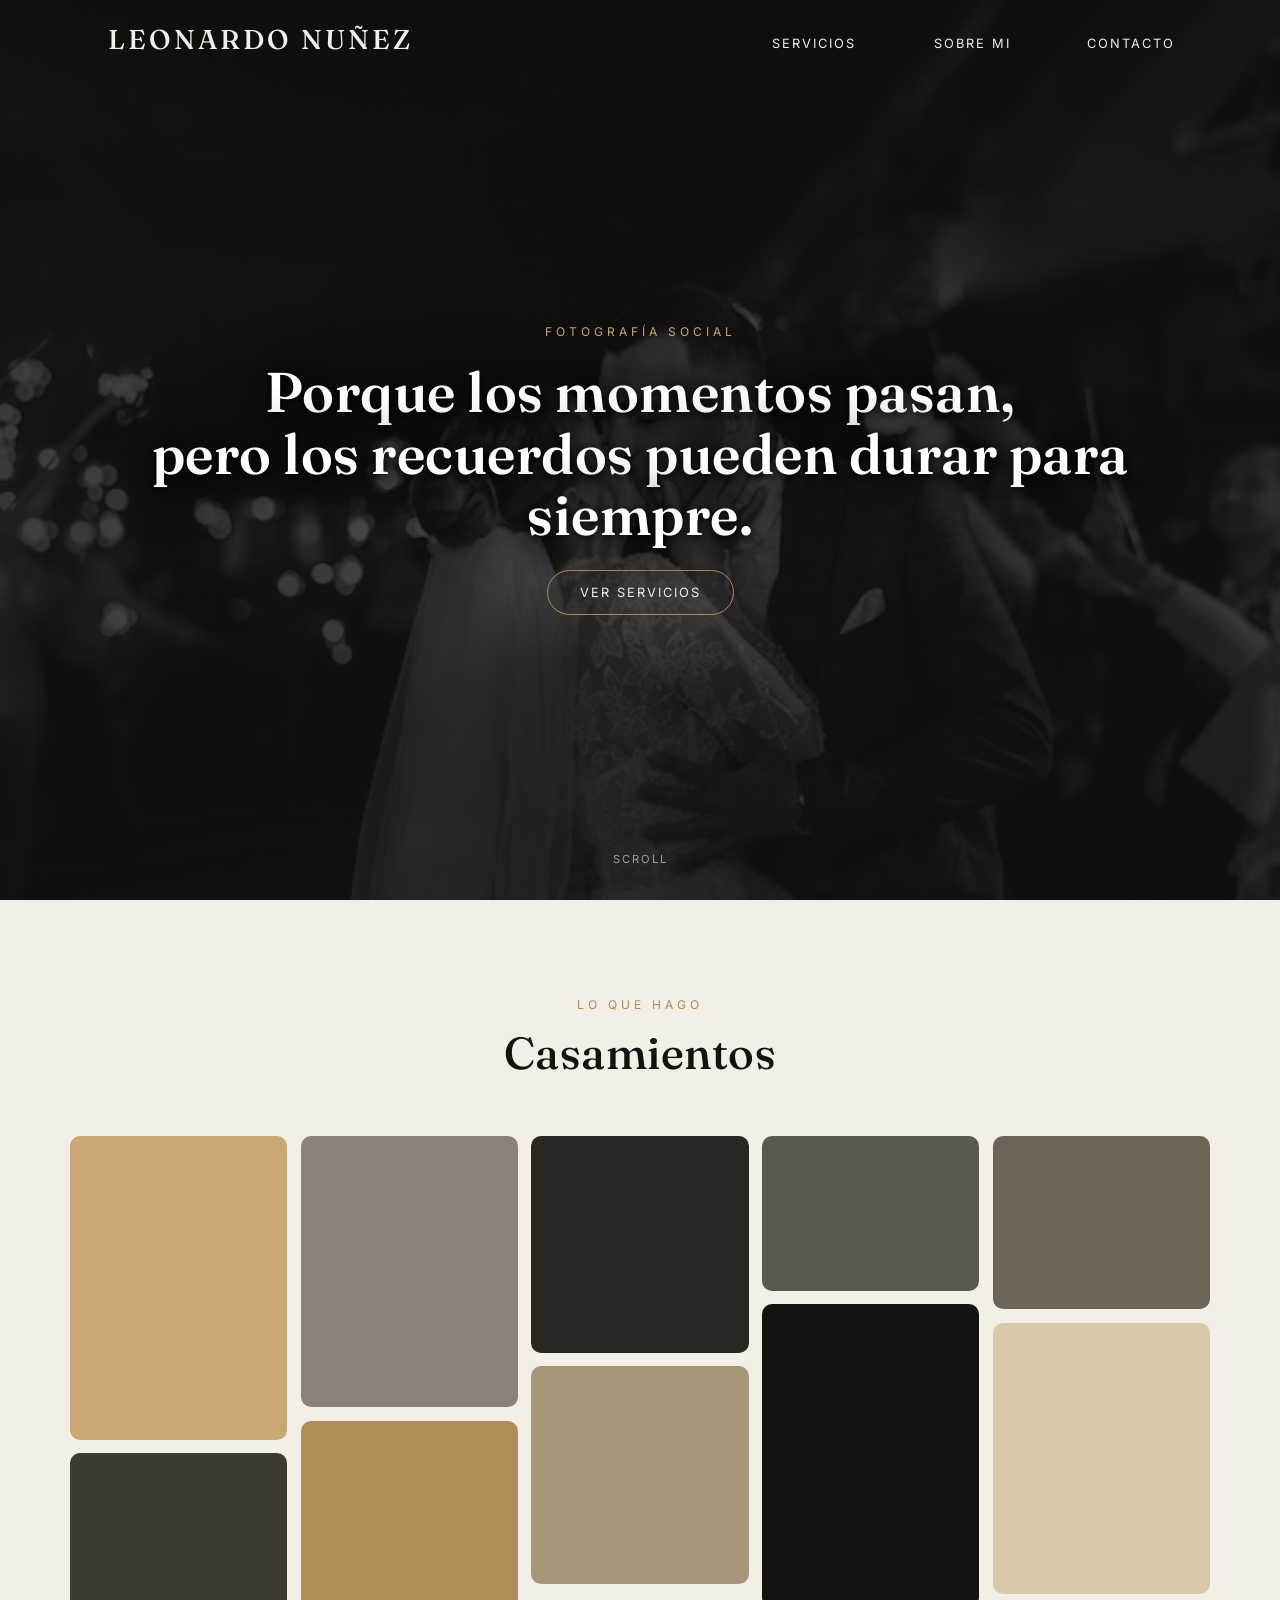
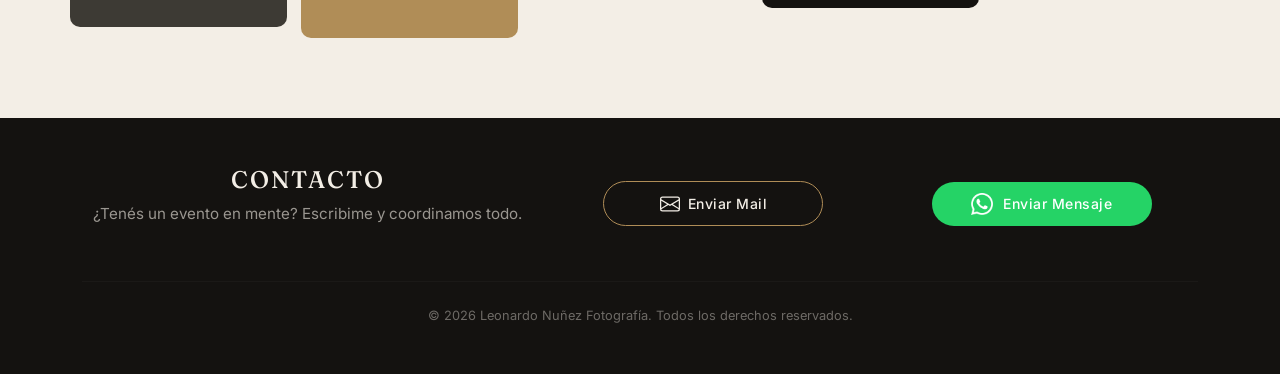
==== commit d337cf03: "Servicios proporcion estilo pinterest" ====
--- a/index.html
+++ b/index.html
@@ -49,17 +49,28 @@
     <main>
         <section id="servicios" class="container">
             <span class="servicios-eyebrow">Lo que hago</span>
-            <h2>Algunos momentos que capturé</h2>
+            <h2>Casamientos</h2>
             <div class="mosaico-grid">
-                <div class="mosaico-item tam-grande fade-in-scroll" style="background-color:#C9A876;"></div>
-                <div class="mosaico-item tam-chico fade-in-scroll stagger-1" style="background-color:#3d3a34;"></div>
-                <div class="mosaico-item tam-mediano fade-in-scroll stagger-2" style="background-color:#8a8377;"></div>
-                <div class="mosaico-item tam-chico fade-in-scroll stagger-1" style="background-color:#B08D57;"></div>
-                <div class="mosaico-item tam-alto fade-in-scroll stagger-2" style="background-color:#2a2823;"></div>
-                <div class="mosaico-item tam-mediano fade-in-scroll" style="background-color:#a8967a;"></div>
-                <div class="mosaico-item tam-chico fade-in-scroll stagger-1" style="background-color:#5c584e;"></div>
-                <div class="mosaico-item tam-grande fade-in-scroll stagger-2" style="background-color:#141210;"></div>
-                <div class="mosaico-item tam-chico fade-in-scroll" style="background-color:#C9A876;"></div>
+                <div class="mosaico-col">
+                    <div class="mosaico-item ph-5-7 fade-in-scroll" style="background-color:#C9A876;"></div>
+                    <div class="mosaico-item ph-5-4 fade-in-scroll stagger-1" style="background-color:#3d3a34;"></div>
+                </div>
+                <div class="mosaico-col">
+                    <div class="mosaico-item ph-4-5 fade-in-scroll stagger-1" style="background-color:#8a8377;"></div>
+                    <div class="mosaico-item ph-cuadrado fade-in-scroll stagger-2" style="background-color:#B08D57;"></div>
+                </div>
+                <div class="mosaico-col">
+                    <div class="mosaico-item ph-cuadrado fade-in-scroll" style="background-color:#2a2823;"></div>
+                    <div class="mosaico-item ph-cuadrado fade-in-scroll stagger-1" style="background-color:#a8967a;"></div>
+                </div>
+                <div class="mosaico-col">
+                    <div class="mosaico-item ph-7-5 fade-in-scroll stagger-2" style="background-color:#5c584e;"></div>
+                    <div class="mosaico-item ph-5-7 fade-in-scroll" style="background-color:#141210;"></div>
+                </div>
+                <div class="mosaico-col">
+                    <div class="mosaico-item ph-5-4 fade-in-scroll stagger-1" style="background-color:#6b6558;"></div>
+                    <div class="mosaico-item ph-4-5 fade-in-scroll stagger-2" style="background-color:#d9c9a8;"></div>
+                </div>
             </div>
         </section>
     </main>
--- a/css/estilos.css
+++ b/css/estilos.css
@@ -197,10 +197,15 @@
 }
 
 .mosaico-grid {
-    display: grid;
-    grid-template-columns: repeat(6, 1fr);
-    grid-auto-rows: 90px;
-    gap: 1rem;
+    display: flex;
+    gap: 0.85rem;
+}
+
+.mosaico-col {
+    display: flex;
+    flex-direction: column;
+    gap: 0.85rem;
+    flex: 1;
 }
 
 .mosaico-item {
@@ -224,47 +229,24 @@
     display: block;
 }
 
-/* Tamaños del mosaico, mezclados a propósito */
-.tam-grande {
-    grid-column: span 3;
-    grid-row: span 3;
-}
-
-.tam-mediano {
-    grid-column: span 3;
-    grid-row: span 2;
-}
-
-.tam-alto {
-    grid-column: span 2;
-    grid-row: span 4;
-}
-
-.tam-chico {
-    grid-column: span 2;
-    grid-row: span 2;
-}
-
-@media (max-width: 992px) {
-    .mosaico-grid {
-        grid-template-columns: repeat(4, 1fr);
-    }
-    .tam-grande { grid-column: span 4; grid-row: span 3; }
-    .tam-alto { grid-column: span 2; grid-row: span 3; }
-    .tam-mediano { grid-column: span 2; grid-row: span 2; }
-    .tam-chico { grid-column: span 2; grid-row: span 2; }
-}
+/* Proporciones fotográficas reales via aspect-ratio: cada item define su propia forma,
+   la columna se estira a la suma de sus items, sin dejar huecos */
+.ph-cuadrado { aspect-ratio: 1 / 1; }
+.ph-4-5      { aspect-ratio: 4 / 5; }
+.ph-5-4      { aspect-ratio: 5 / 4; }
+.ph-5-7      { aspect-ratio: 5 / 7; }
+.ph-7-5      { aspect-ratio: 7 / 5; }
 
 @media (max-width: 768px) {
     .mosaico-grid {
-        grid-template-columns: repeat(2, 1fr);
-        grid-auto-rows: 130px;
         gap: 0.75rem;
-    }
-    .tam-grande { grid-column: span 2; grid-row: span 2; }
-    .tam-alto { grid-column: span 1; grid-row: span 3; }
-    .tam-mediano { grid-column: span 1; grid-row: span 2; }
-    .tam-chico { grid-column: span 1; grid-row: span 1; }
+        flex-wrap: wrap;
+    }
+    .mosaico-col {
+        flex: 1 1 calc(50% - 0.375rem);
+        min-width: calc(50% - 0.375rem);
+        gap: 0.75rem;
+    }
 
     #servicios {
         padding: 4rem 0 3rem;
@@ -554,4 +536,4 @@
 .fade-in-left.visible {
     opacity: 1;
     transform: translateX(0);
-}
+}
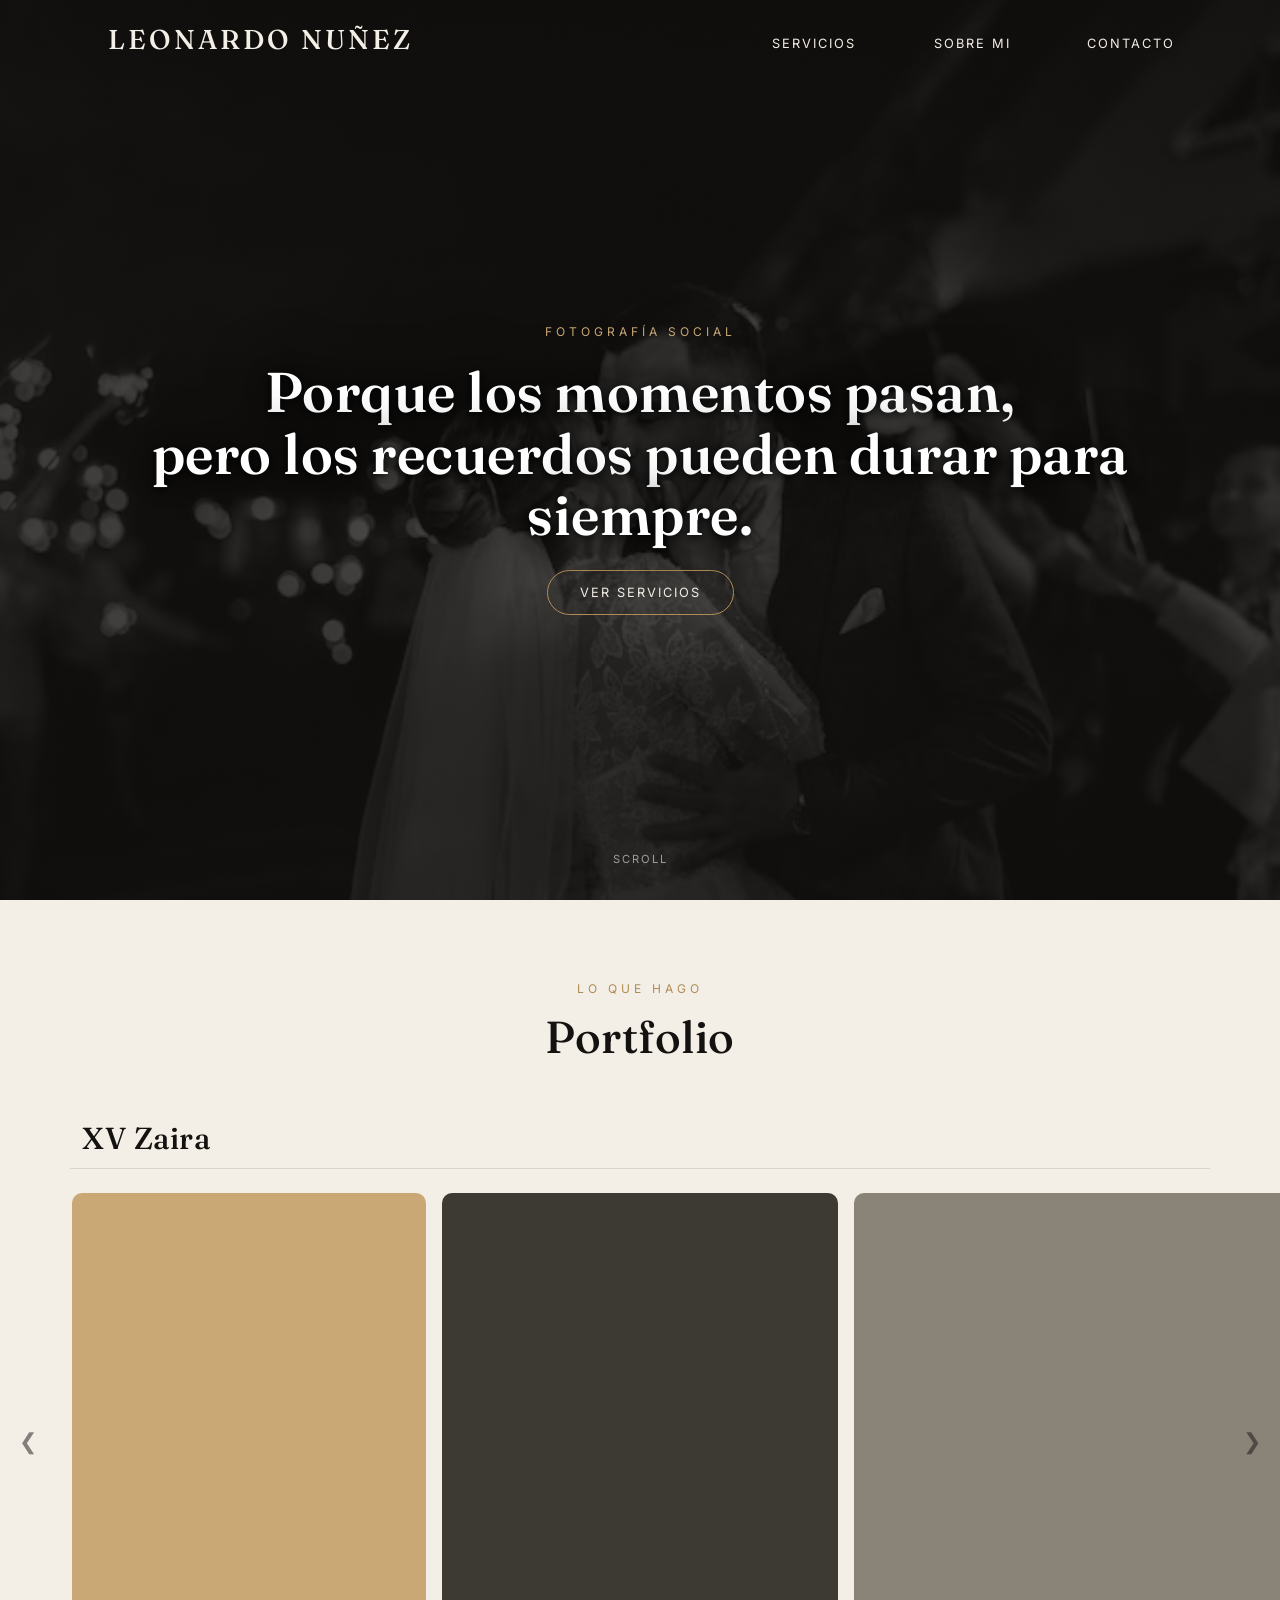
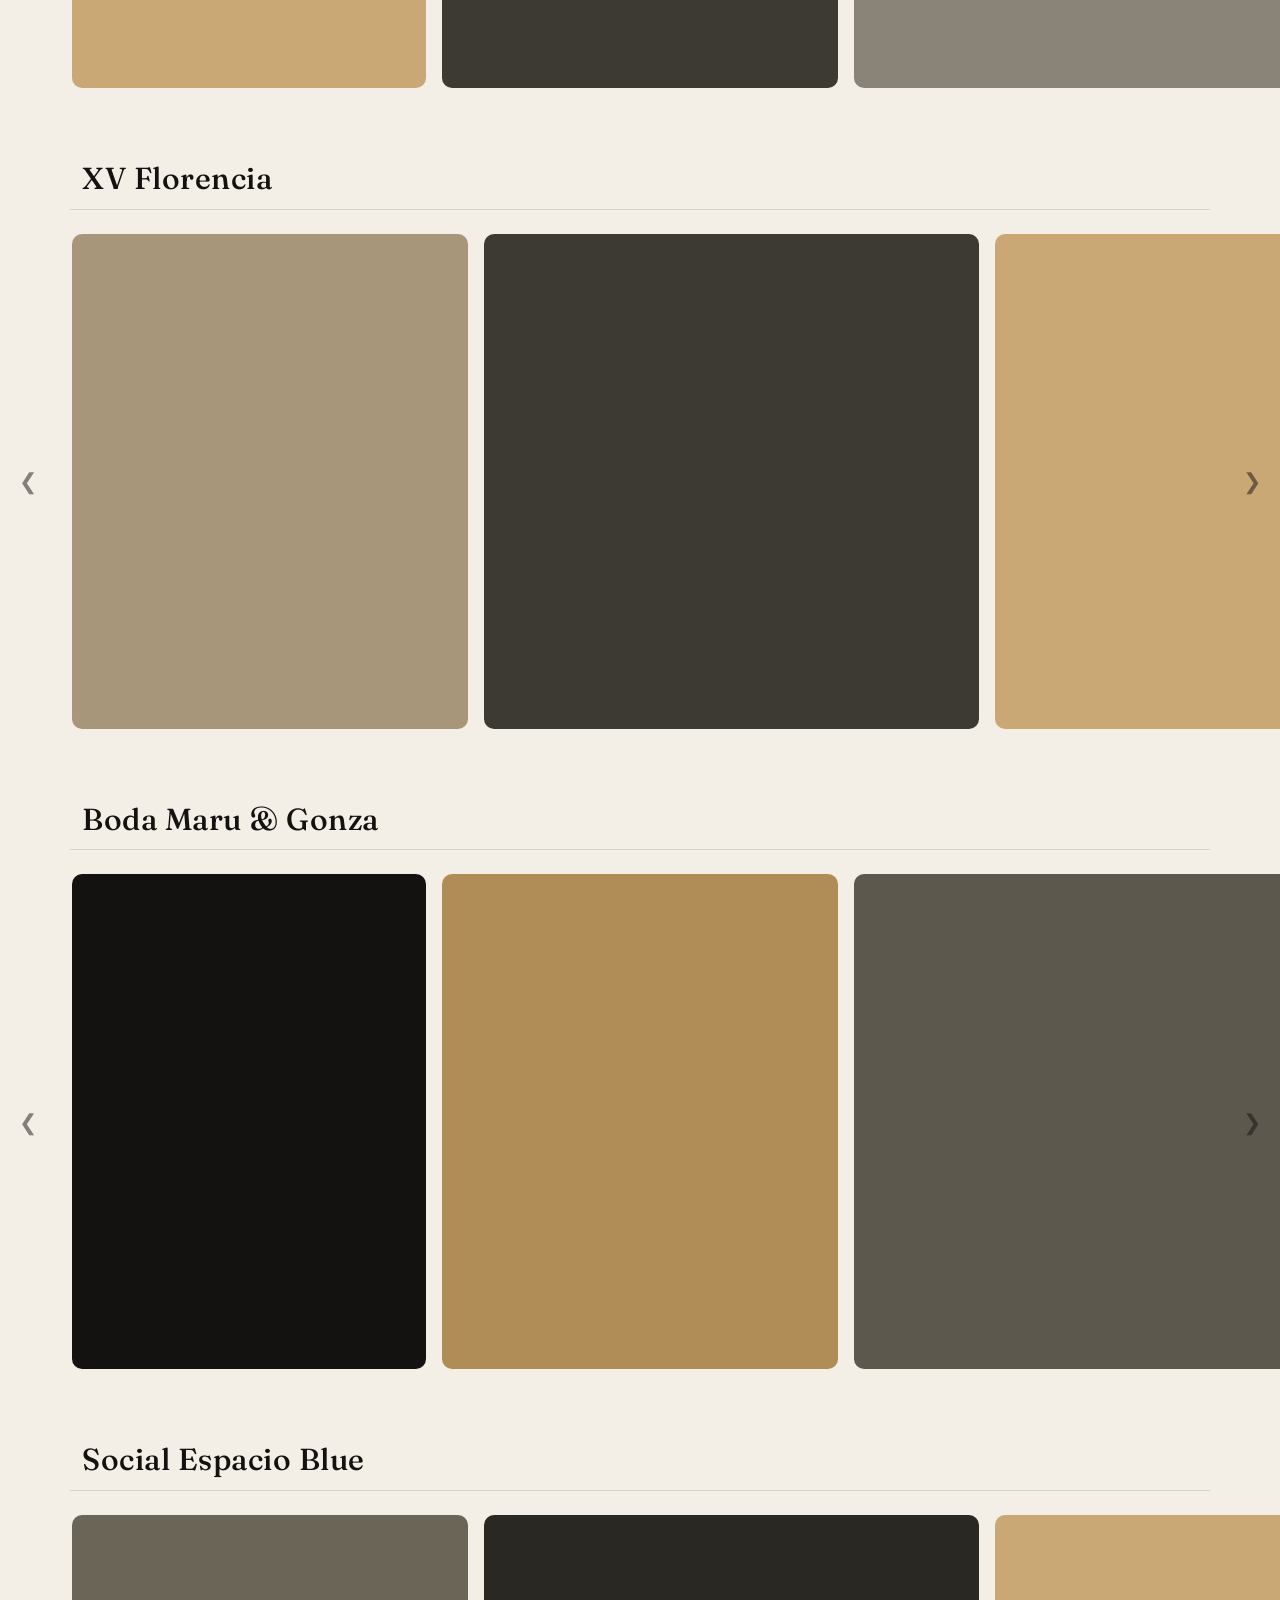
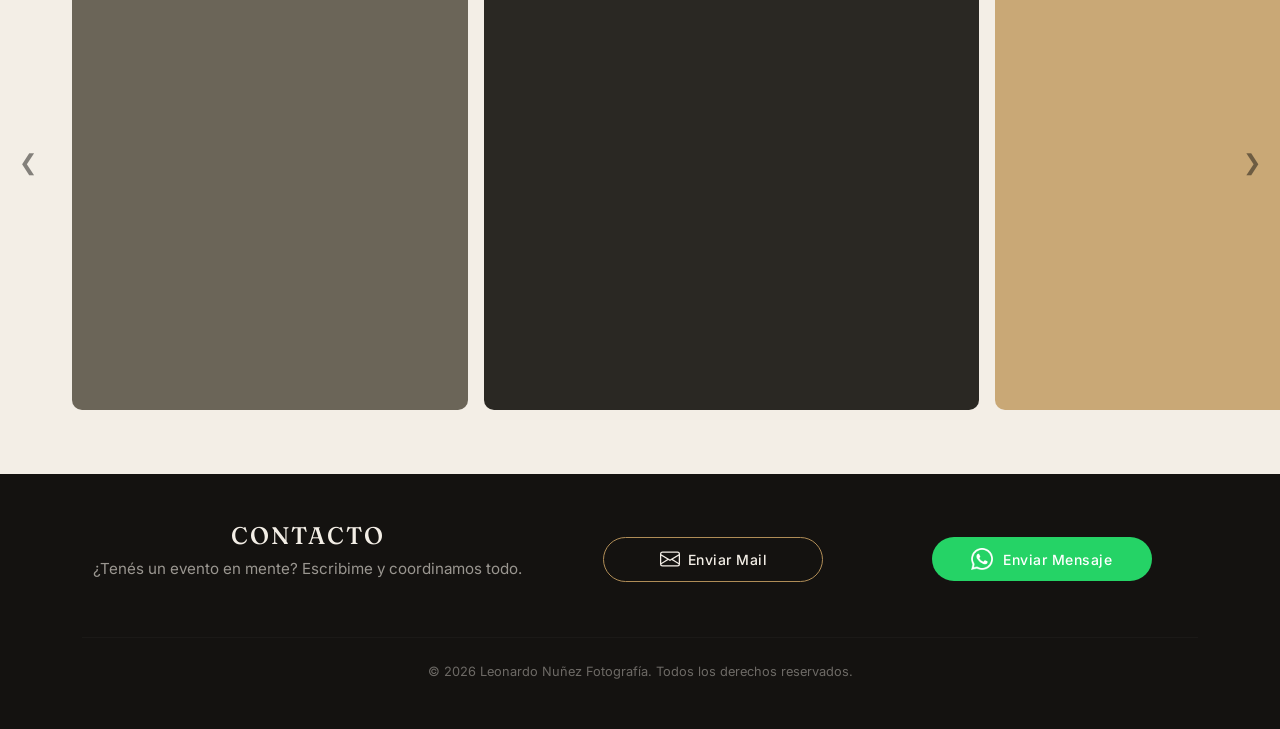
==== commit 5a750117: "Servicios estilo carrusel desktop" ====
--- a/index.html
+++ b/index.html
@@ -47,31 +47,75 @@
     </div>
 
     <main>
-        <section id="servicios" class="container">
-            <span class="servicios-eyebrow">Lo que hago</span>
-            <h2>Casamientos</h2>
-            <div class="mosaico-grid">
-                <div class="mosaico-col">
-                    <div class="mosaico-item ph-5-7 fade-in-scroll" style="background-color:#C9A876;"></div>
-                    <div class="mosaico-item ph-5-4 fade-in-scroll stagger-1" style="background-color:#3d3a34;"></div>
+        <section id="servicios" class="container-fluid px-0">
+            <div class="container">
+                <span class="servicios-eyebrow">Lo que hago</span>
+                <h2>Portfolio</h2>
+            </div>
+
+            <article class="evento-bloque">
+                <h3 class="evento-titulo fade-in-scroll container">XV Zaira</h3>
+                <div class="carrusel-fotos-wrap">
+                    <button class="carrusel-flecha carrusel-flecha-izq" aria-label="Anterior" data-target="carrusel-zaira">&#10094;</button>
+                    <div class="carrusel-fotos" id="carrusel-zaira">
+                        <div class="carrusel-foto ph-5-7 fade-in-scroll" style="background-color:#C9A876;"></div>
+                        <div class="carrusel-foto ph-4-5 fade-in-scroll" style="background-color:#3d3a34;"></div>
+                        <div class="carrusel-foto ph-cuadrado fade-in-scroll" style="background-color:#8a8377;"></div>
+                        <div class="carrusel-foto ph-5-7 fade-in-scroll" style="background-color:#B08D57;"></div>
+                        <div class="carrusel-foto ph-4-5 fade-in-scroll" style="background-color:#2a2823;"></div>
+                        <div class="carrusel-foto ph-cuadrado fade-in-scroll" style="background-color:#a8967a;"></div>
+                        <div class="carrusel-foto ph-5-7 fade-in-scroll" style="background-color:#5c584e;"></div>
+                        <div class="carrusel-foto ph-4-5 fade-in-scroll" style="background-color:#141210;"></div>
+                    </div>
+                    <button class="carrusel-flecha carrusel-flecha-der" aria-label="Siguiente" data-target="carrusel-zaira">&#10095;</button>
                 </div>
-                <div class="mosaico-col">
-                    <div class="mosaico-item ph-4-5 fade-in-scroll stagger-1" style="background-color:#8a8377;"></div>
-                    <div class="mosaico-item ph-cuadrado fade-in-scroll stagger-2" style="background-color:#B08D57;"></div>
+            </article>
+
+            <article class="evento-bloque">
+                <h3 class="evento-titulo fade-in-scroll container">XV Florencia</h3>
+                <div class="carrusel-fotos-wrap">
+                    <button class="carrusel-flecha carrusel-flecha-izq" aria-label="Anterior" data-target="carrusel-florencia">&#10094;</button>
+                    <div class="carrusel-fotos" id="carrusel-florencia">
+                        <div class="carrusel-foto ph-4-5 fade-in-scroll" style="background-color:#a8967a;"></div>
+                        <div class="carrusel-foto ph-cuadrado fade-in-scroll" style="background-color:#3d3a34;"></div>
+                        <div class="carrusel-foto ph-4-5 fade-in-scroll" style="background-color:#C9A876;"></div>
+                    </div>
+                    <button class="carrusel-flecha carrusel-flecha-der" aria-label="Siguiente" data-target="carrusel-florencia">&#10095;</button>
                 </div>
-                <div class="mosaico-col">
-                    <div class="mosaico-item ph-cuadrado fade-in-scroll" style="background-color:#2a2823;"></div>
-                    <div class="mosaico-item ph-cuadrado fade-in-scroll stagger-1" style="background-color:#a8967a;"></div>
+            </article>
+
+            <article class="evento-bloque">
+                <h3 class="evento-titulo fade-in-scroll container">Boda Maru &amp; Gonza</h3>
+                <div class="carrusel-fotos-wrap">
+                    <button class="carrusel-flecha carrusel-flecha-izq" aria-label="Anterior" data-target="carrusel-boda">&#10094;</button>
+                    <div class="carrusel-fotos" id="carrusel-boda">
+                        <div class="carrusel-foto ph-5-7 fade-in-scroll" style="background-color:#141210;"></div>
+                        <div class="carrusel-foto ph-4-5 fade-in-scroll" style="background-color:#B08D57;"></div>
+                        <div class="carrusel-foto ph-cuadrado fade-in-scroll" style="background-color:#5c584e;"></div>
+                        <div class="carrusel-foto ph-4-5 fade-in-scroll" style="background-color:#8a8377;"></div>
+                        <div class="carrusel-foto ph-5-7 fade-in-scroll" style="background-color:#d9c9a8;"></div>
+                    </div>
+                    <button class="carrusel-flecha carrusel-flecha-der" aria-label="Siguiente" data-target="carrusel-boda">&#10095;</button>
                 </div>
-                <div class="mosaico-col">
-                    <div class="mosaico-item ph-7-5 fade-in-scroll stagger-2" style="background-color:#5c584e;"></div>
-                    <div class="mosaico-item ph-5-7 fade-in-scroll" style="background-color:#141210;"></div>
+            </article>
+
+            <article class="evento-bloque evento-bloque-ultimo">
+                <h3 class="evento-titulo fade-in-scroll container">Social Espacio Blue</h3>
+                <div class="carrusel-fotos-wrap">
+                    <button class="carrusel-flecha carrusel-flecha-izq" aria-label="Anterior" data-target="carrusel-blue">&#10094;</button>
+                    <div class="carrusel-fotos" id="carrusel-blue">
+                        <div class="carrusel-foto ph-4-5 fade-in-scroll" style="background-color:#6b6558;"></div>
+                        <div class="carrusel-foto ph-cuadrado fade-in-scroll" style="background-color:#2a2823;"></div>
+                        <div class="carrusel-foto ph-cuadrado fade-in-scroll" style="background-color:#C9A876;"></div>
+                        <div class="carrusel-foto ph-4-5 fade-in-scroll" style="background-color:#3d3a34;"></div>
+                        <div class="carrusel-foto ph-4-5 fade-in-scroll" style="background-color:#a8967a;"></div>
+                        <div class="carrusel-foto ph-cuadrado fade-in-scroll" style="background-color:#141210;"></div>
+                        <div class="carrusel-foto ph-cuadrado fade-in-scroll" style="background-color:#5c584e;"></div>
+                        <div class="carrusel-foto ph-4-5 fade-in-scroll" style="background-color:#B08D57;"></div>
+                    </div>
+                    <button class="carrusel-flecha carrusel-flecha-der" aria-label="Siguiente" data-target="carrusel-blue">&#10095;</button>
                 </div>
-                <div class="mosaico-col">
-                    <div class="mosaico-item ph-5-4 fade-in-scroll stagger-1" style="background-color:#6b6558;"></div>
-                    <div class="mosaico-item ph-4-5 fade-in-scroll stagger-2" style="background-color:#d9c9a8;"></div>
-                </div>
-            </div>
+            </article>
         </section>
     </main>
 
@@ -119,6 +163,7 @@
 
     <script src="js/bootstrap.bundle.min.js"></script>
     <script src="js/scroll-reveal.js"></script>
+    <script src="js/carrusel-fotos.js"></script>
 </body>
 
 </html>
--- a/css/estilos.css
+++ b/css/estilos.css
@@ -176,7 +176,7 @@
    Servicios
    ============================ */
 #servicios {
-    padding: 6rem 0 5rem;
+    padding: 5rem 0 4rem;
 }
 
 .servicios-eyebrow {
@@ -196,56 +196,136 @@
     color: var(--negro);
 }
 
-.mosaico-grid {
+.evento-bloque {
+    margin-bottom: 4.5rem;
+}
+
+.evento-bloque-ultimo {
+    margin-bottom: 0;
+}
+
+.evento-titulo {
+    font-size: clamp(1.4rem, 2.5vw, 1.9rem);
+    color: var(--negro);
+    margin-bottom: 1.5rem;
+    padding-bottom: 0.75rem;
+    border-bottom: 1px solid rgba(20, 18, 16, 0.12);
+}
+
+/* Carrusel horizontal deslizable, full-width, con fotos en su proporción original */
+.carrusel-fotos-wrap {
+    position: relative;
     display: flex;
-    gap: 0.85rem;
-}
-
-.mosaico-col {
+    align-items: center;
+}
+
+.carrusel-fotos {
     display: flex;
-    flex-direction: column;
-    gap: 0.85rem;
-    flex: 1;
-}
-
-.mosaico-item {
-    position: relative;
+    align-items: flex-start;
+    gap: 1rem;
+    overflow-x: auto;
+    overflow-y: hidden;
+    scroll-snap-type: x mandatory;
+    scroll-behavior: smooth;
+    scroll-padding-left: 4.5rem;
+    -ms-overflow-style: none;
+    scrollbar-width: none;
+}
+
+.carrusel-fotos::-webkit-scrollbar {
+    display: none;
+}
+
+.carrusel-foto:first-child {
+    margin-left: 4.5rem;
+}
+
+.carrusel-foto:last-child {
+    margin-right: 4.5rem;
+}
+
+.carrusel-foto {
+    flex-shrink: 0;
+    height: clamp(320px, 55vh, 520px);
     border-radius: 10px;
     overflow: hidden;
+    scroll-snap-align: start;
     cursor: pointer;
-    transition: transform 0.5s ease, filter 0.5s ease, box-shadow 0.4s ease;
-}
-
-.mosaico-item:hover {
-    transform: scale(1.03);
-    filter: brightness(1.1);
-    box-shadow: 0 12px 30px rgba(20,18,16,0.25);
-}
-
-.mosaico-item img {
-    width: 100%;
+    transition: transform 0.4s ease, filter 0.4s ease;
+}
+
+.carrusel-foto:hover {
+    transform: scale(1.02);
+    filter: brightness(1.08);
+}
+
+.carrusel-foto img {
     height: 100%;
+    width: auto;
+    display: block;
     object-fit: cover;
-    display: block;
-}
-
-/* Proporciones fotográficas reales via aspect-ratio: cada item define su propia forma,
-   la columna se estira a la suma de sus items, sin dejar huecos */
+}
+
+/* Proporciones fotográficas: cada foto define su propio ancho relativo a su altura fija */
 .ph-cuadrado { aspect-ratio: 1 / 1; }
 .ph-4-5      { aspect-ratio: 4 / 5; }
 .ph-5-4      { aspect-ratio: 5 / 4; }
 .ph-5-7      { aspect-ratio: 5 / 7; }
 .ph-7-5      { aspect-ratio: 7 / 5; }
+.ph-panoramica { aspect-ratio: 16 / 9; }
+
+.carrusel-flecha {
+    position: absolute;
+    top: 0;
+    bottom: 0;
+    z-index: 3;
+    width: 3.5rem;
+    display: flex;
+    align-items: center;
+    justify-content: center;
+    background: none;
+    border: none;
+    color: var(--negro);
+    font-size: 1.4rem;
+    cursor: pointer;
+    transition: color 0.3s ease, opacity 0.3s ease;
+    opacity: 0.5;
+}
+
+.carrusel-flecha:hover {
+    opacity: 1;
+    color: var(--dorado);
+}
+
+.carrusel-flecha-izq {
+    left: 0;
+}
+
+.carrusel-flecha-der {
+    right: 0;
+}
 
 @media (max-width: 768px) {
-    .mosaico-grid {
+    .carrusel-fotos {
         gap: 0.75rem;
-        flex-wrap: wrap;
-    }
-    .mosaico-col {
-        flex: 1 1 calc(50% - 0.375rem);
-        min-width: calc(50% - 0.375rem);
-        gap: 0.75rem;
+        scroll-padding-left: 1.5rem;
+    }
+
+    .carrusel-foto:first-child {
+        margin-left: 1.5rem;
+    }
+
+    .carrusel-foto:last-child {
+        margin-right: 1.5rem;
+    }
+
+    .carrusel-foto {
+        height: clamp(260px, 42vh, 400px);
+    }
+
+    .carrusel-flecha {
+        width: 2.5rem;
+        font-size: 1.1rem;
     }
 
     #servicios {
@@ -536,4 +616,4 @@
 .fade-in-left.visible {
     opacity: 1;
     transform: translateX(0);
-}+}
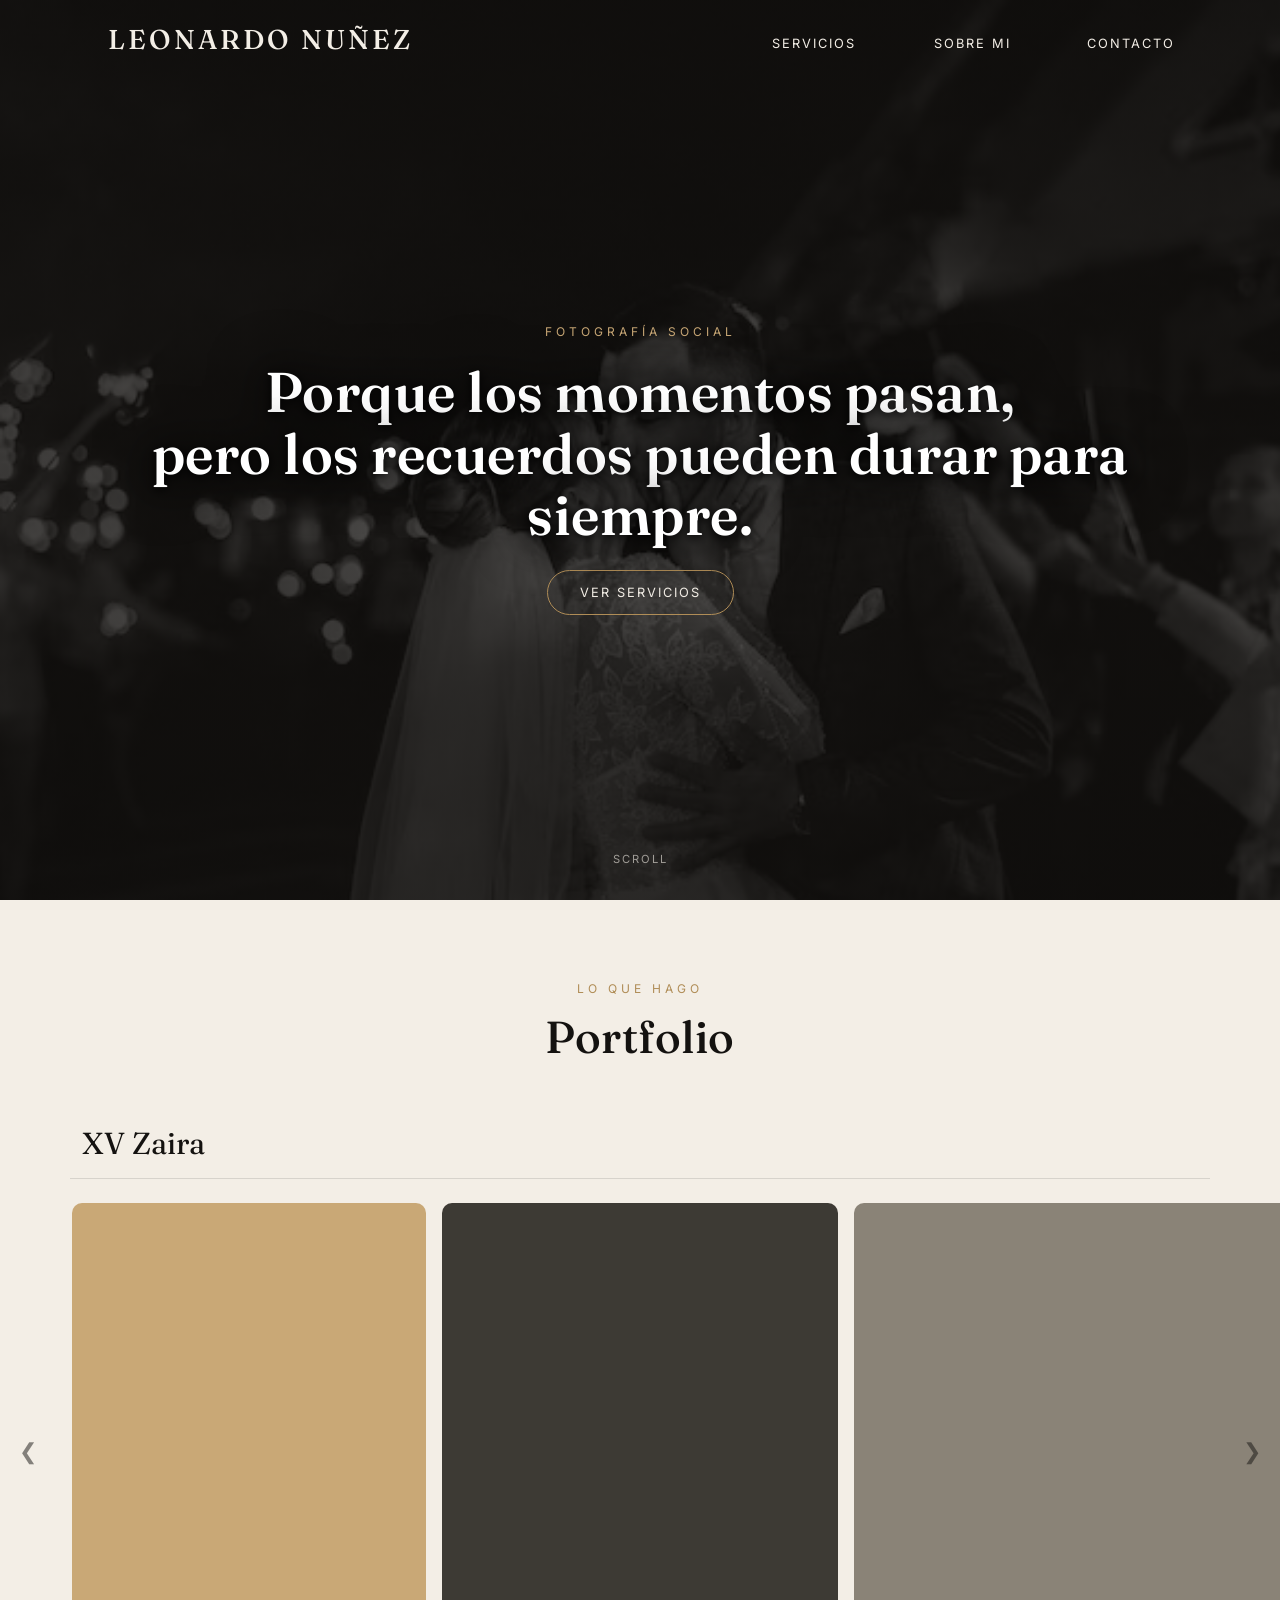
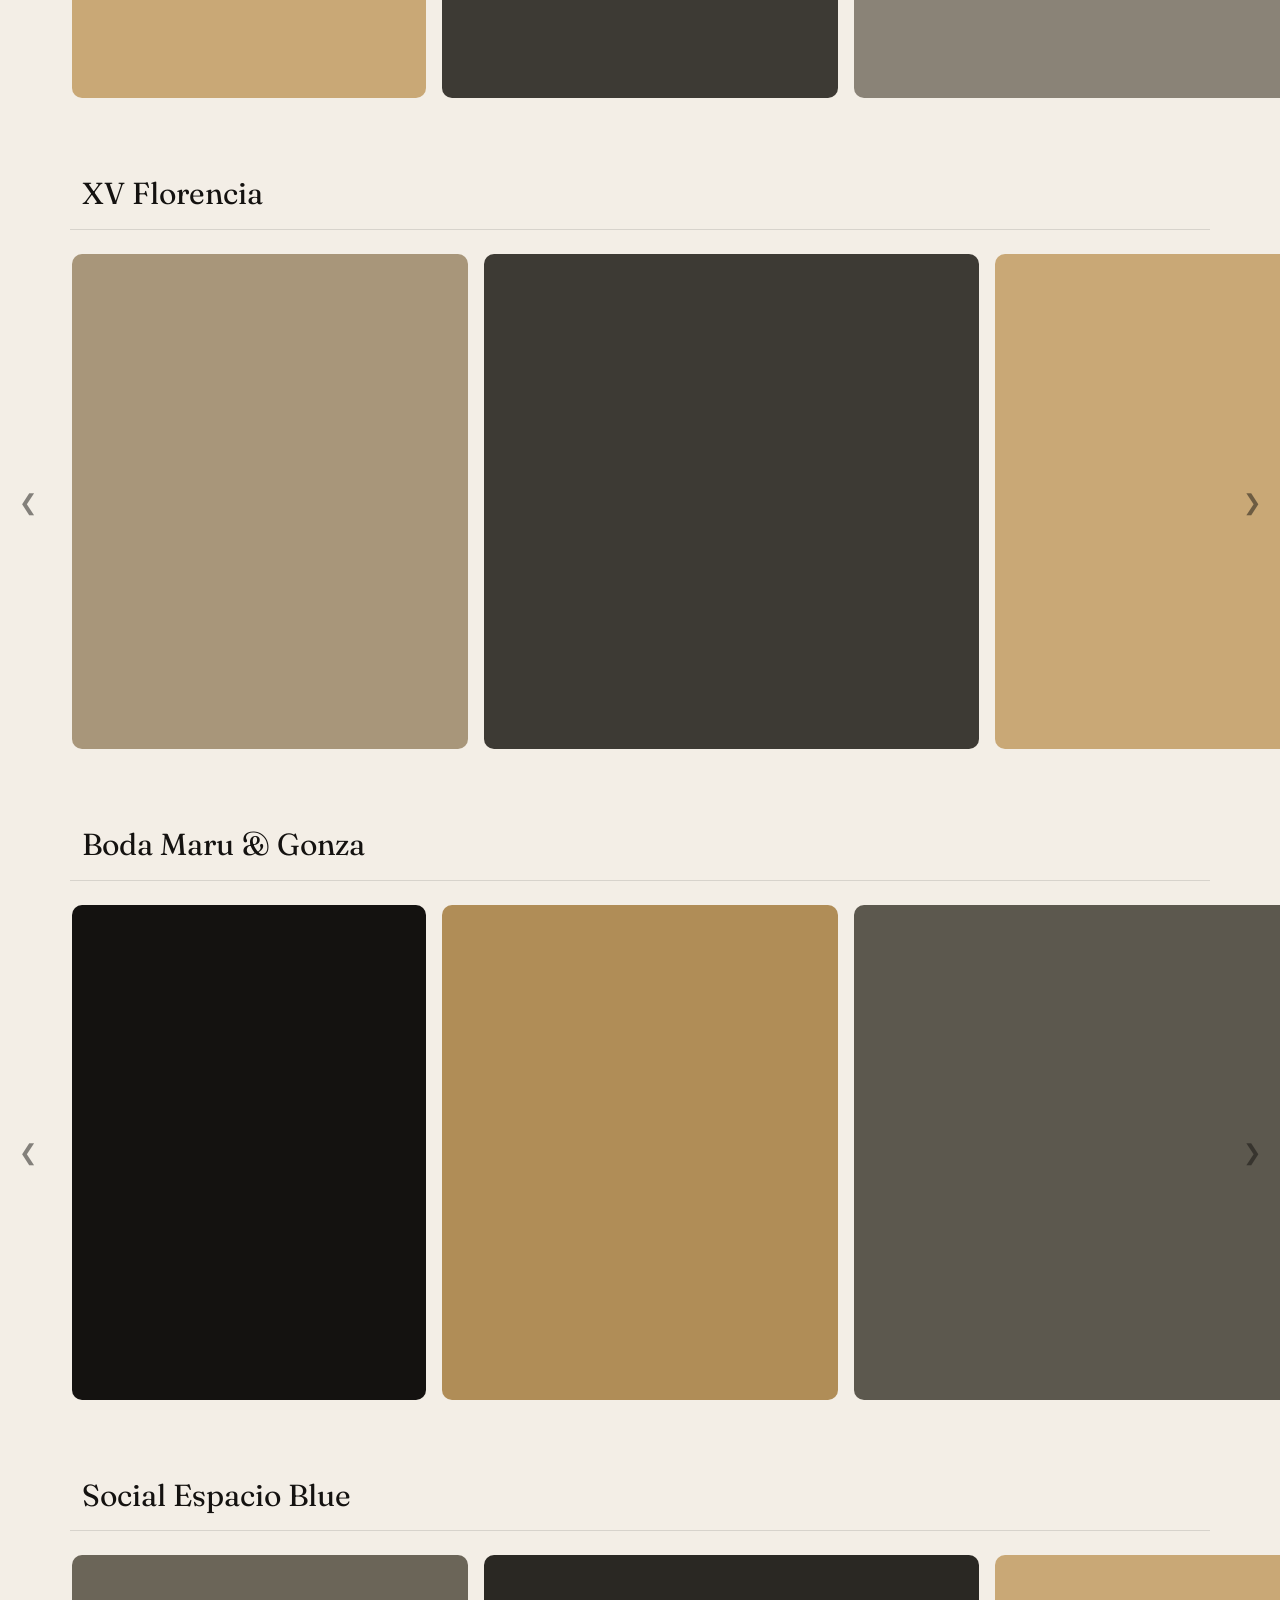
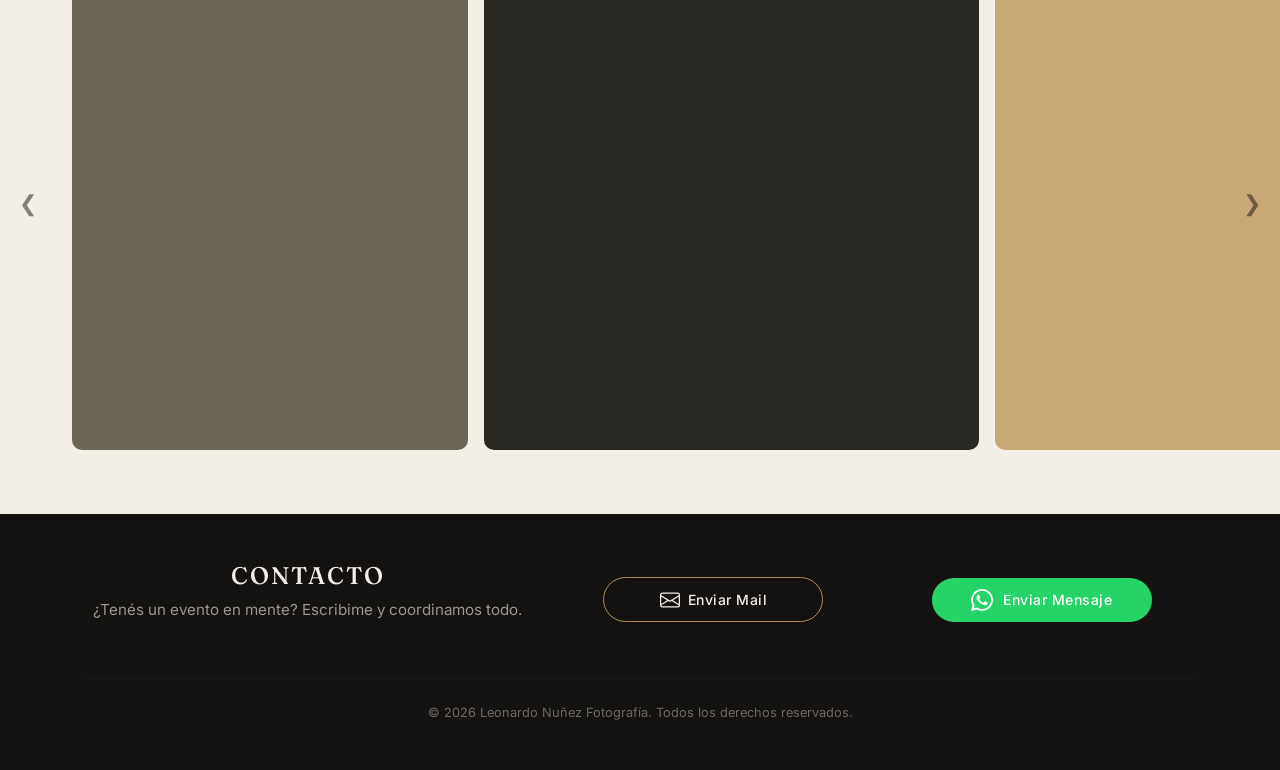
==== commit 1b85305e: "Servicios carrusel desktop y mobile finalizado" ====
--- a/index.html
+++ b/index.html
@@ -54,66 +54,118 @@
             </div>
 
             <article class="evento-bloque">
-                <h3 class="evento-titulo fade-in-scroll container">XV Zaira</h3>
-                <div class="carrusel-fotos-wrap">
-                    <button class="carrusel-flecha carrusel-flecha-izq" aria-label="Anterior" data-target="carrusel-zaira">&#10094;</button>
-                    <div class="carrusel-fotos" id="carrusel-zaira">
-                        <div class="carrusel-foto ph-5-7 fade-in-scroll" style="background-color:#C9A876;"></div>
-                        <div class="carrusel-foto ph-4-5 fade-in-scroll" style="background-color:#3d3a34;"></div>
-                        <div class="carrusel-foto ph-cuadrado fade-in-scroll" style="background-color:#8a8377;"></div>
-                        <div class="carrusel-foto ph-5-7 fade-in-scroll" style="background-color:#B08D57;"></div>
-                        <div class="carrusel-foto ph-4-5 fade-in-scroll" style="background-color:#2a2823;"></div>
-                        <div class="carrusel-foto ph-cuadrado fade-in-scroll" style="background-color:#a8967a;"></div>
-                        <div class="carrusel-foto ph-5-7 fade-in-scroll" style="background-color:#5c584e;"></div>
-                        <div class="carrusel-foto ph-4-5 fade-in-scroll" style="background-color:#141210;"></div>
-                    </div>
-                    <button class="carrusel-flecha carrusel-flecha-der" aria-label="Siguiente" data-target="carrusel-zaira">&#10095;</button>
+                <button class="evento-titulo fade-in-scroll container evento-toggle" data-panel="panel-zaira" aria-expanded="false">
+                    XV Zaira
+                    <span class="evento-toggle-derecha"><span class="evento-toggle-hint">Ver más</span><span class="evento-toggle-icono">&#43;</span></span>
+                </button>
+                <div class="evento-panel" id="panel-zaira">
+                    <div class="carrusel-fotos-wrap">
+                        <button class="carrusel-flecha carrusel-flecha-izq" aria-label="Anterior" data-target="carrusel-zaira">&#10094;</button>
+                        <div class="carrusel-fotos" id="carrusel-zaira">
+                            <div class="carrusel-foto ph-5-7 fade-in-scroll" style="background-color:#C9A876;"></div>
+                            <div class="carrusel-foto ph-4-5 fade-in-scroll" style="background-color:#3d3a34;"></div>
+                            <div class="carrusel-foto ph-cuadrado fade-in-scroll" style="background-color:#8a8377;"></div>
+                            <div class="carrusel-foto ph-5-7 fade-in-scroll" style="background-color:#B08D57;"></div>
+                            <div class="carrusel-foto ph-4-5 fade-in-scroll" style="background-color:#2a2823;"></div>
+                            <div class="carrusel-foto ph-cuadrado fade-in-scroll" style="background-color:#a8967a;"></div>
+                            <div class="carrusel-foto ph-5-7 fade-in-scroll" style="background-color:#5c584e;"></div>
+                            <div class="carrusel-foto ph-4-5 fade-in-scroll" style="background-color:#141210;"></div>
+                        </div>
+                        <button class="carrusel-flecha carrusel-flecha-der" aria-label="Siguiente" data-target="carrusel-zaira">&#10095;</button>
+                    </div>
+                    <div class="evento-panel-mobile">
+                        <div class="evento-foto-mobile ph-5-7" style="background-color:#C9A876;"></div>
+                        <div class="evento-foto-mobile ph-4-5" style="background-color:#3d3a34;"></div>
+                        <div class="evento-foto-mobile ph-cuadrado" style="background-color:#8a8377;"></div>
+                        <div class="evento-foto-mobile ph-5-7" style="background-color:#B08D57;"></div>
+                        <div class="evento-foto-mobile ph-4-5" style="background-color:#2a2823;"></div>
+                        <div class="evento-foto-mobile ph-cuadrado" style="background-color:#a8967a;"></div>
+                        <div class="evento-foto-mobile ph-5-7" style="background-color:#5c584e;"></div>
+                        <div class="evento-foto-mobile ph-4-5" style="background-color:#141210;"></div>
+                    </div>
                 </div>
             </article>
 
             <article class="evento-bloque">
-                <h3 class="evento-titulo fade-in-scroll container">XV Florencia</h3>
-                <div class="carrusel-fotos-wrap">
-                    <button class="carrusel-flecha carrusel-flecha-izq" aria-label="Anterior" data-target="carrusel-florencia">&#10094;</button>
-                    <div class="carrusel-fotos" id="carrusel-florencia">
-                        <div class="carrusel-foto ph-4-5 fade-in-scroll" style="background-color:#a8967a;"></div>
-                        <div class="carrusel-foto ph-cuadrado fade-in-scroll" style="background-color:#3d3a34;"></div>
-                        <div class="carrusel-foto ph-4-5 fade-in-scroll" style="background-color:#C9A876;"></div>
-                    </div>
-                    <button class="carrusel-flecha carrusel-flecha-der" aria-label="Siguiente" data-target="carrusel-florencia">&#10095;</button>
+                <button class="evento-titulo fade-in-scroll container evento-toggle" data-panel="panel-florencia" aria-expanded="false">
+                    XV Florencia
+                    <span class="evento-toggle-derecha"><span class="evento-toggle-hint">Ver más</span><span class="evento-toggle-icono">&#43;</span></span>
+                </button>
+                <div class="evento-panel" id="panel-florencia">
+                    <div class="carrusel-fotos-wrap">
+                        <button class="carrusel-flecha carrusel-flecha-izq" aria-label="Anterior" data-target="carrusel-florencia">&#10094;</button>
+                        <div class="carrusel-fotos" id="carrusel-florencia">
+                            <div class="carrusel-foto ph-4-5 fade-in-scroll" style="background-color:#a8967a;"></div>
+                            <div class="carrusel-foto ph-cuadrado fade-in-scroll" style="background-color:#3d3a34;"></div>
+                            <div class="carrusel-foto ph-4-5 fade-in-scroll" style="background-color:#C9A876;"></div>
+                        </div>
+                        <button class="carrusel-flecha carrusel-flecha-der" aria-label="Siguiente" data-target="carrusel-florencia">&#10095;</button>
+                    </div>
+                    <div class="evento-panel-mobile">
+                        <div class="evento-foto-mobile ph-4-5" style="background-color:#a8967a;"></div>
+                        <div class="evento-foto-mobile ph-cuadrado" style="background-color:#3d3a34;"></div>
+                        <div class="evento-foto-mobile ph-4-5" style="background-color:#C9A876;"></div>
+                    </div>
                 </div>
             </article>
 
             <article class="evento-bloque">
-                <h3 class="evento-titulo fade-in-scroll container">Boda Maru &amp; Gonza</h3>
-                <div class="carrusel-fotos-wrap">
-                    <button class="carrusel-flecha carrusel-flecha-izq" aria-label="Anterior" data-target="carrusel-boda">&#10094;</button>
-                    <div class="carrusel-fotos" id="carrusel-boda">
-                        <div class="carrusel-foto ph-5-7 fade-in-scroll" style="background-color:#141210;"></div>
-                        <div class="carrusel-foto ph-4-5 fade-in-scroll" style="background-color:#B08D57;"></div>
-                        <div class="carrusel-foto ph-cuadrado fade-in-scroll" style="background-color:#5c584e;"></div>
-                        <div class="carrusel-foto ph-4-5 fade-in-scroll" style="background-color:#8a8377;"></div>
-                        <div class="carrusel-foto ph-5-7 fade-in-scroll" style="background-color:#d9c9a8;"></div>
-                    </div>
-                    <button class="carrusel-flecha carrusel-flecha-der" aria-label="Siguiente" data-target="carrusel-boda">&#10095;</button>
+                <button class="evento-titulo fade-in-scroll container evento-toggle" data-panel="panel-boda" aria-expanded="false">
+                    Boda Maru &amp; Gonza
+                    <span class="evento-toggle-derecha"><span class="evento-toggle-hint">Ver más</span><span class="evento-toggle-icono">&#43;</span></span>
+                </button>
+                <div class="evento-panel" id="panel-boda">
+                    <div class="carrusel-fotos-wrap">
+                        <button class="carrusel-flecha carrusel-flecha-izq" aria-label="Anterior" data-target="carrusel-boda">&#10094;</button>
+                        <div class="carrusel-fotos" id="carrusel-boda">
+                            <div class="carrusel-foto ph-5-7 fade-in-scroll" style="background-color:#141210;"></div>
+                            <div class="carrusel-foto ph-4-5 fade-in-scroll" style="background-color:#B08D57;"></div>
+                            <div class="carrusel-foto ph-cuadrado fade-in-scroll" style="background-color:#5c584e;"></div>
+                            <div class="carrusel-foto ph-4-5 fade-in-scroll" style="background-color:#8a8377;"></div>
+                            <div class="carrusel-foto ph-5-7 fade-in-scroll" style="background-color:#d9c9a8;"></div>
+                        </div>
+                        <button class="carrusel-flecha carrusel-flecha-der" aria-label="Siguiente" data-target="carrusel-boda">&#10095;</button>
+                    </div>
+                    <div class="evento-panel-mobile">
+                        <div class="evento-foto-mobile ph-5-7" style="background-color:#141210;"></div>
+                        <div class="evento-foto-mobile ph-4-5" style="background-color:#B08D57;"></div>
+                        <div class="evento-foto-mobile ph-cuadrado" style="background-color:#5c584e;"></div>
+                        <div class="evento-foto-mobile ph-4-5" style="background-color:#8a8377;"></div>
+                        <div class="evento-foto-mobile ph-5-7" style="background-color:#d9c9a8;"></div>
+                    </div>
                 </div>
             </article>
 
             <article class="evento-bloque evento-bloque-ultimo">
-                <h3 class="evento-titulo fade-in-scroll container">Social Espacio Blue</h3>
-                <div class="carrusel-fotos-wrap">
-                    <button class="carrusel-flecha carrusel-flecha-izq" aria-label="Anterior" data-target="carrusel-blue">&#10094;</button>
-                    <div class="carrusel-fotos" id="carrusel-blue">
-                        <div class="carrusel-foto ph-4-5 fade-in-scroll" style="background-color:#6b6558;"></div>
-                        <div class="carrusel-foto ph-cuadrado fade-in-scroll" style="background-color:#2a2823;"></div>
-                        <div class="carrusel-foto ph-cuadrado fade-in-scroll" style="background-color:#C9A876;"></div>
-                        <div class="carrusel-foto ph-4-5 fade-in-scroll" style="background-color:#3d3a34;"></div>
-                        <div class="carrusel-foto ph-4-5 fade-in-scroll" style="background-color:#a8967a;"></div>
-                        <div class="carrusel-foto ph-cuadrado fade-in-scroll" style="background-color:#141210;"></div>
-                        <div class="carrusel-foto ph-cuadrado fade-in-scroll" style="background-color:#5c584e;"></div>
-                        <div class="carrusel-foto ph-4-5 fade-in-scroll" style="background-color:#B08D57;"></div>
-                    </div>
-                    <button class="carrusel-flecha carrusel-flecha-der" aria-label="Siguiente" data-target="carrusel-blue">&#10095;</button>
+                <button class="evento-titulo fade-in-scroll container evento-toggle" data-panel="panel-blue" aria-expanded="false">
+                    Social Espacio Blue
+                    <span class="evento-toggle-derecha"><span class="evento-toggle-hint">Ver más</span><span class="evento-toggle-icono">&#43;</span></span>
+                </button>
+                <div class="evento-panel" id="panel-blue">
+                    <div class="carrusel-fotos-wrap">
+                        <button class="carrusel-flecha carrusel-flecha-izq" aria-label="Anterior" data-target="carrusel-blue">&#10094;</button>
+                        <div class="carrusel-fotos" id="carrusel-blue">
+                            <div class="carrusel-foto ph-4-5 fade-in-scroll" style="background-color:#6b6558;"></div>
+                            <div class="carrusel-foto ph-cuadrado fade-in-scroll" style="background-color:#2a2823;"></div>
+                            <div class="carrusel-foto ph-cuadrado fade-in-scroll" style="background-color:#C9A876;"></div>
+                            <div class="carrusel-foto ph-4-5 fade-in-scroll" style="background-color:#3d3a34;"></div>
+                            <div class="carrusel-foto ph-4-5 fade-in-scroll" style="background-color:#a8967a;"></div>
+                            <div class="carrusel-foto ph-cuadrado fade-in-scroll" style="background-color:#141210;"></div>
+                            <div class="carrusel-foto ph-cuadrado fade-in-scroll" style="background-color:#5c584e;"></div>
+                            <div class="carrusel-foto ph-4-5 fade-in-scroll" style="background-color:#B08D57;"></div>
+                        </div>
+                        <button class="carrusel-flecha carrusel-flecha-der" aria-label="Siguiente" data-target="carrusel-blue">&#10095;</button>
+                    </div>
+                    <div class="evento-panel-mobile">
+                        <div class="evento-foto-mobile ph-4-5" style="background-color:#6b6558;"></div>
+                        <div class="evento-foto-mobile ph-cuadrado" style="background-color:#2a2823;"></div>
+                        <div class="evento-foto-mobile ph-cuadrado" style="background-color:#C9A876;"></div>
+                        <div class="evento-foto-mobile ph-4-5" style="background-color:#3d3a34;"></div>
+                        <div class="evento-foto-mobile ph-4-5" style="background-color:#a8967a;"></div>
+                        <div class="evento-foto-mobile ph-cuadrado" style="background-color:#141210;"></div>
+                        <div class="evento-foto-mobile ph-cuadrado" style="background-color:#5c584e;"></div>
+                        <div class="evento-foto-mobile ph-4-5" style="background-color:#B08D57;"></div>
+                    </div>
                 </div>
             </article>
         </section>
--- a/css/estilos.css
+++ b/css/estilos.css
@@ -205,11 +205,35 @@
 }
 
 .evento-titulo {
+    display: block;
+    width: 100%;
+    background: none;
+    border: none;
+    text-align: left;
+    font-family: var(--font-titulo);
     font-size: clamp(1.4rem, 2.5vw, 1.9rem);
     color: var(--negro);
     margin-bottom: 1.5rem;
     padding-bottom: 0.75rem;
     border-bottom: 1px solid rgba(20, 18, 16, 0.12);
+    cursor: default;
+}
+
+.evento-toggle-icono {
+    display: none;
+}
+
+.evento-toggle-hint {
+    display: none;
+}
+
+/* Panel: en desktop siempre visible, contiene el carrusel */
+.evento-panel {
+    display: block;
+}
+
+.evento-panel-mobile {
+    display: none;
 }
 
 /* Carrusel horizontal deslizable, full-width, con fotos en su proporción original */
@@ -330,6 +354,105 @@
 
     #servicios {
         padding: 4rem 0 3rem;
+    }
+
+    /* Acordeón mobile: título clickeable, carrusel oculto, fotos apiladas ancho completo */
+    .evento-titulo {
+        display: flex;
+        align-items: center;
+        justify-content: space-between;
+        gap: 1rem;
+        cursor: pointer;
+        margin-bottom: 0;
+        padding: 1rem 1.5rem;
+        border-bottom: none;
+        background-color: rgba(20, 18, 16, 0.03);
+        border-radius: 8px;
+    }
+
+    .evento-toggle-derecha {
+        display: flex;
+        align-items: center;
+        gap: 0.5rem;
+        flex-shrink: 0;
+    }
+
+    .evento-toggle-icono {
+        display: inline-block;
+        font-size: 1.5rem;
+        color: var(--dorado);
+        transform: rotate(0deg);
+        transition: transform 0.35s ease;
+        flex-shrink: 0;
+        line-height: 1;
+    }
+
+    .evento-toggle-hint {
+        display: inline-block;
+        font-family: var(--font-cuerpo);
+        font-size: 0.75rem;
+        letter-spacing: 1px;
+        text-transform: uppercase;
+        color: var(--dorado);
+        flex-shrink: 0;
+    }
+
+    .evento-toggle[aria-expanded="true"] .evento-toggle-hint::before {
+        content: "Ocultar";
+    }
+
+    .evento-toggle[aria-expanded="false"] .evento-toggle-hint::before {
+        content: "Ver más";
+    }
+
+    .evento-toggle-hint {
+        font-size: 0;
+    }
+
+    .evento-toggle-hint::before {
+        font-size: 0.75rem;
+    }
+
+    .evento-toggle[aria-expanded="true"] .evento-toggle-icono {
+        transform: rotate(45deg);
+    }
+
+    .carrusel-fotos-wrap {
+        display: none;
+    }
+
+    .evento-panel {
+        overflow: hidden;
+        max-height: 0;
+        transition: max-height 0.5s ease;
+    }
+
+    .evento-panel.expandido {
+        max-height: 10000px;
+    }
+
+    .evento-panel-mobile {
+        display: flex;
+        flex-direction: column;
+        gap: 1rem;
+        padding: 1.5rem;
+    }
+
+    .evento-foto-mobile {
+        width: 100%;
+        border-radius: 10px;
+        overflow: hidden;
+    }
+
+    .evento-foto-mobile img {
+        width: 100%;
+        height: 100%;
+        object-fit: cover;
+        display: block;
+    }
+
+    .evento-bloque {
+        margin-bottom: 1rem;
     }
 }
 
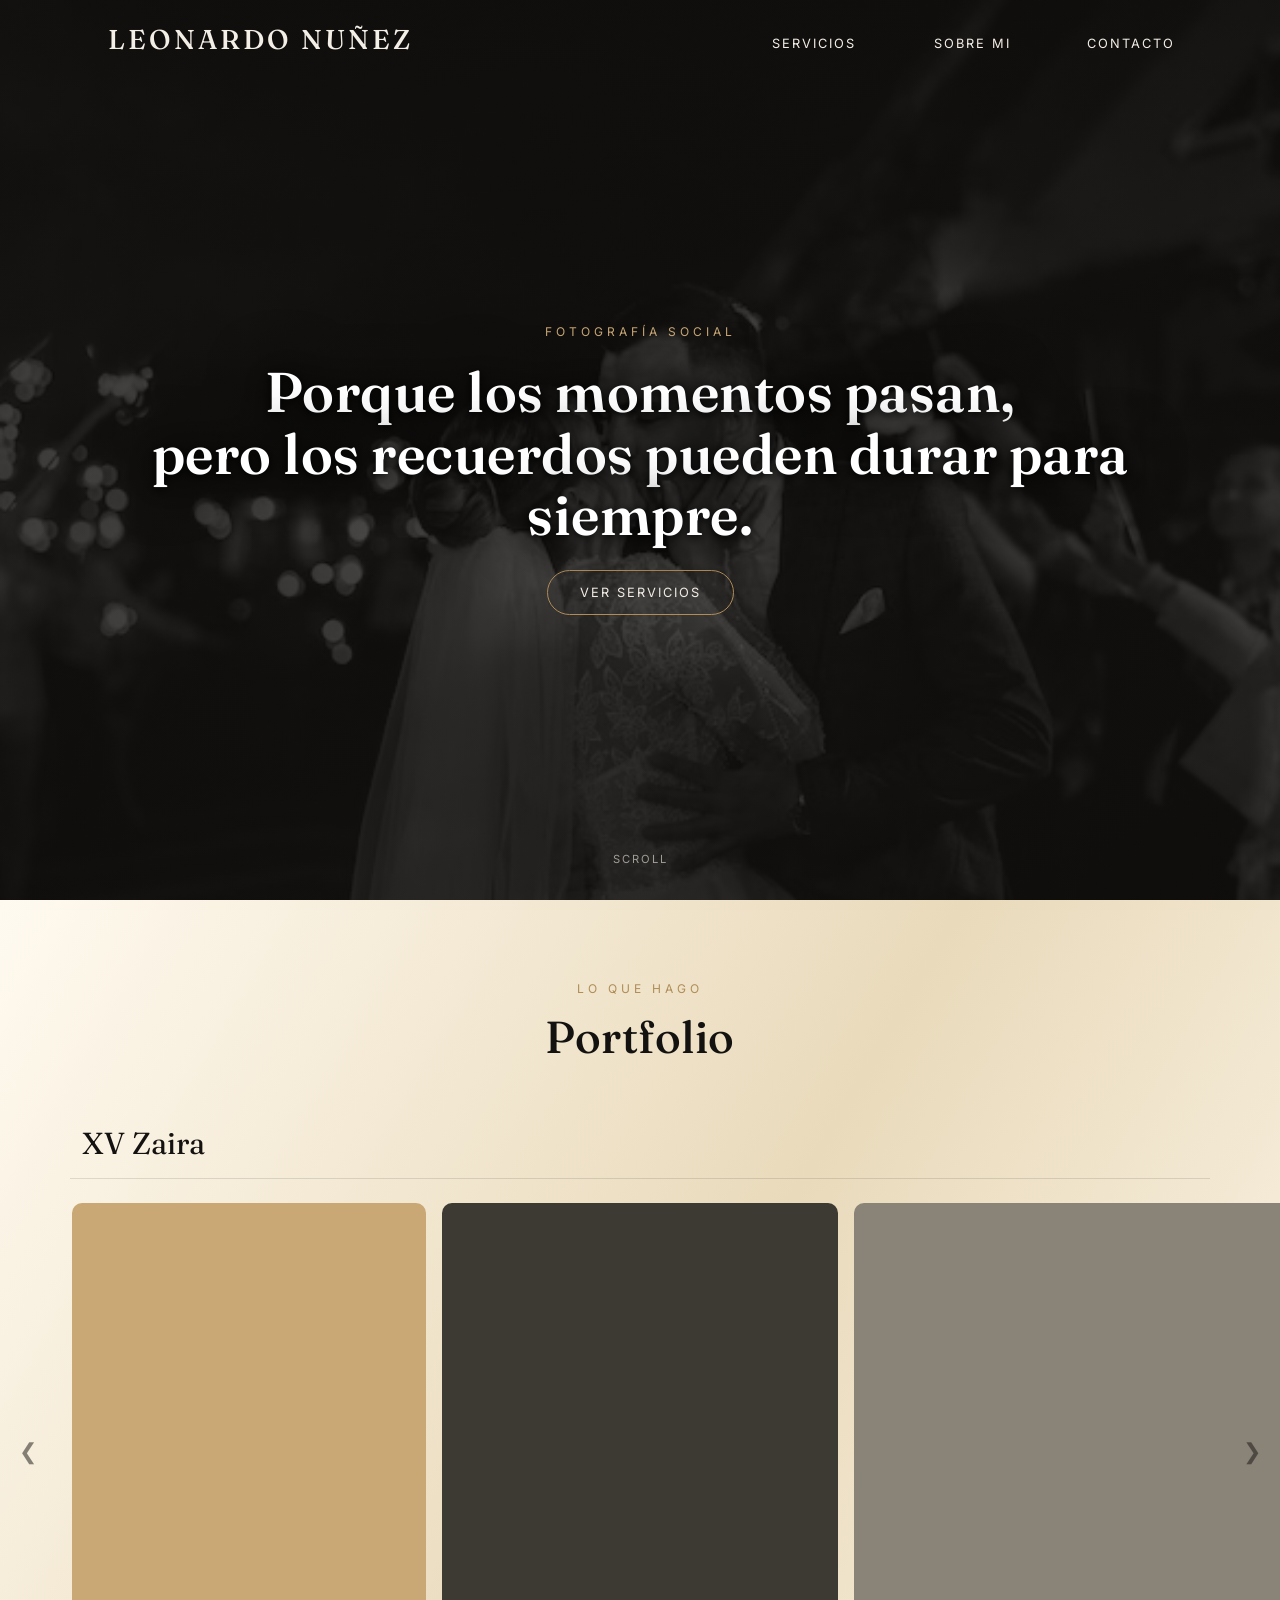
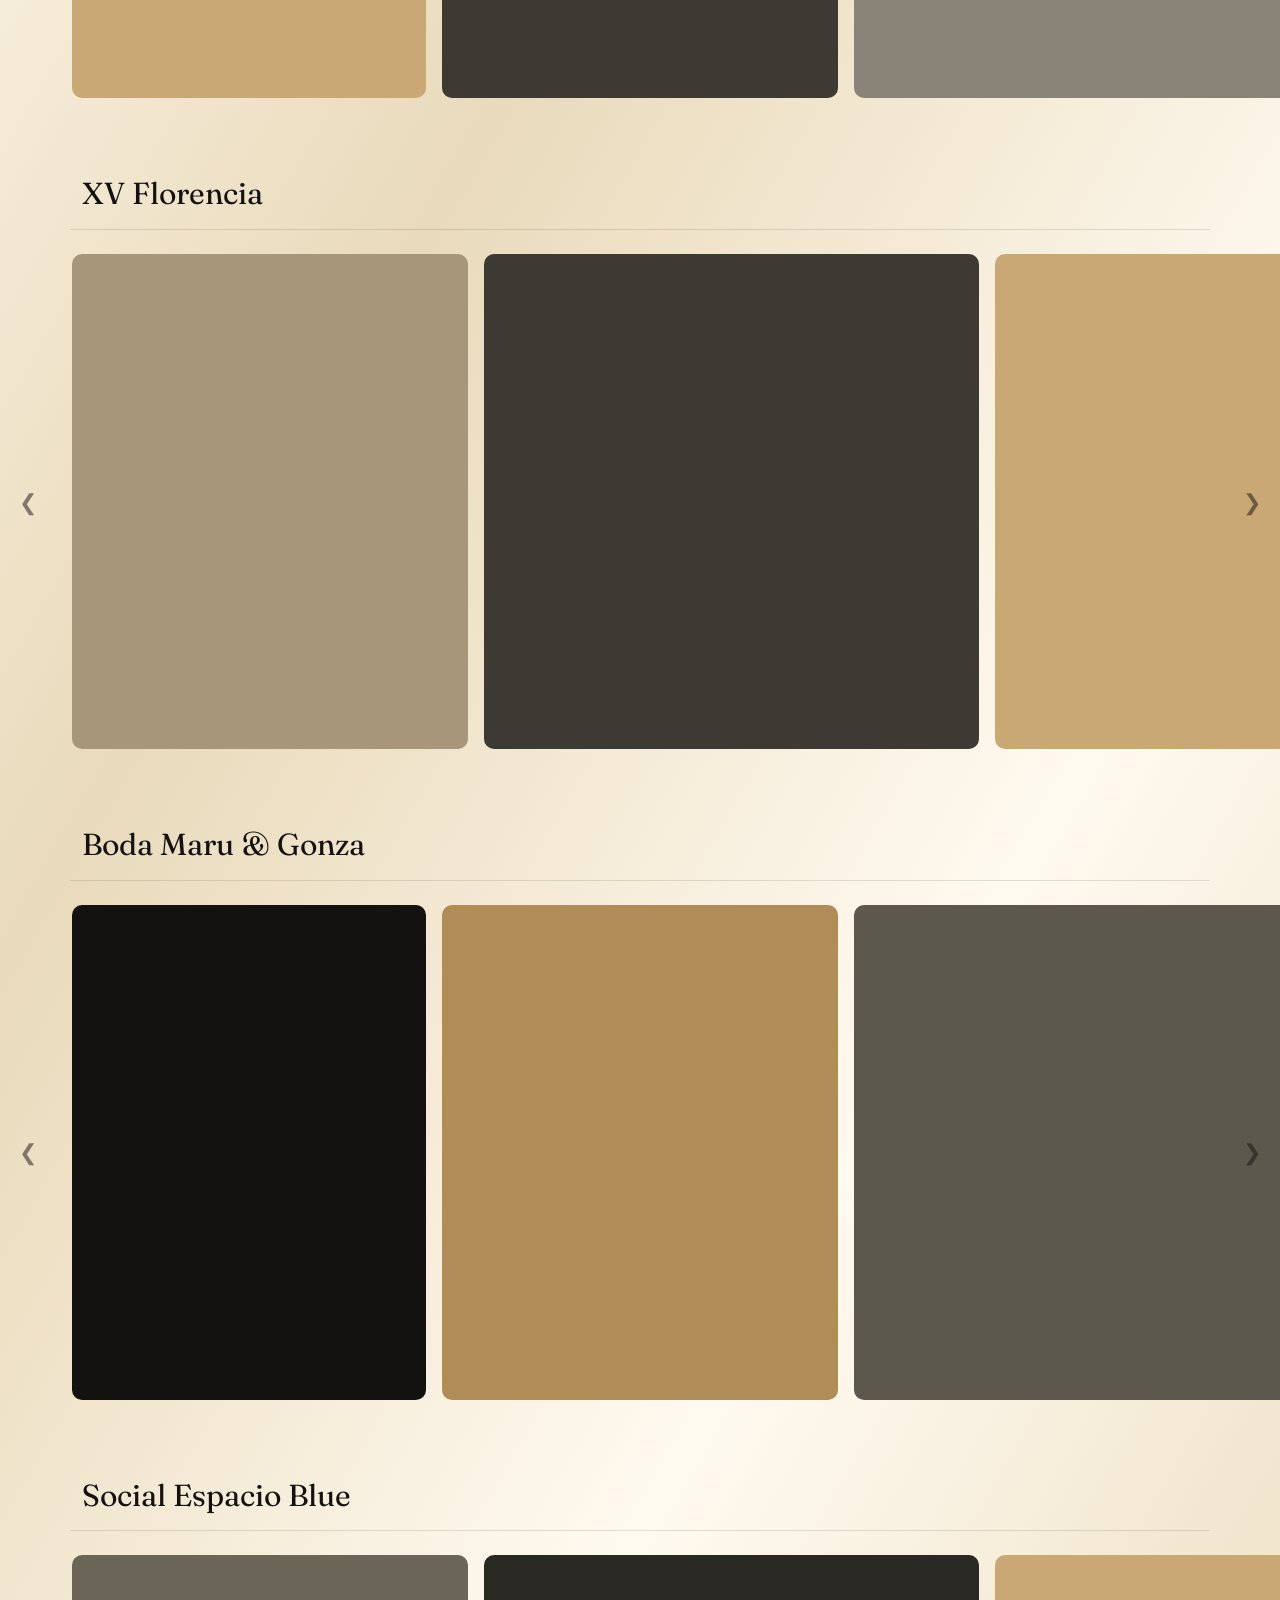
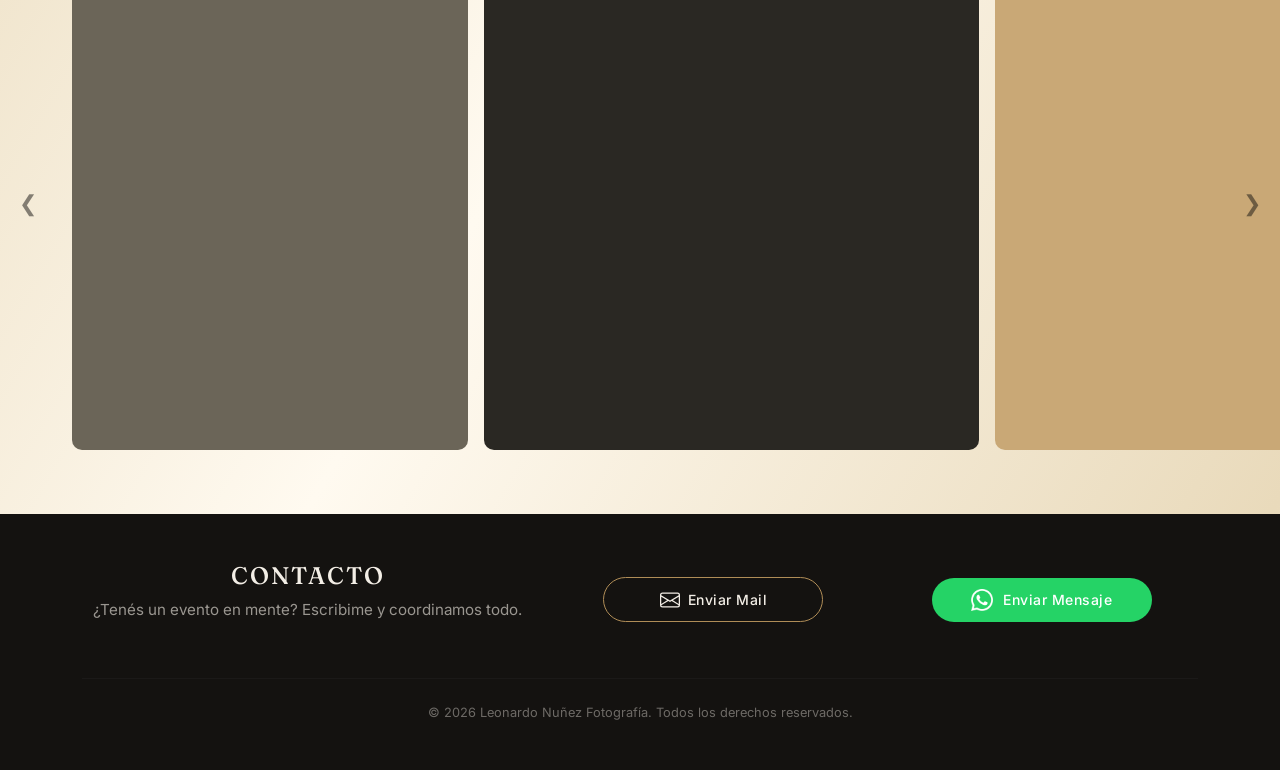
==== commit a2d9fe05: "particulas" ====
--- a/index.html
+++ b/index.html
@@ -36,6 +36,74 @@
                 </div>
             </nav>
         </header>
+
+        <div class="particulas" aria-hidden="true">
+            <span class="particula" style="left: 0%; animation-duration: 32s; animation-delay: -12.6s;"></span>
+            <span class="particula" style="left: 0.6%; animation-duration: 45s; animation-delay: -4.2s;"></span>
+            <span class="particula" style="left: 3.2%; animation-duration: 44s; animation-delay: -9.4s;"></span>
+            <span class="particula" style="left: 3.8%; animation-duration: 41s; animation-delay: -2.9s;"></span>
+            <span class="particula" style="left: 5.3%; animation-duration: 41s; animation-delay: -2.4s;"></span>
+            <span class="particula" style="left: 7.8%; animation-duration: 35s; animation-delay: -22.1s;"></span>
+            <span class="particula" style="left: 9.4%; animation-duration: 29s; animation-delay: -16.7s;"></span>
+            <span class="particula" style="left: 10.5%; animation-duration: 35s; animation-delay: -1.6s;"></span>
+            <span class="particula" style="left: 13.0%; animation-duration: 37s; animation-delay: -15.5s;"></span>
+            <span class="particula" style="left: 13.9%; animation-duration: 46s; animation-delay: -14.2s;"></span>
+            <span class="particula" style="left: 15.9%; animation-duration: 33s; animation-delay: -3.4s;"></span>
+            <span class="particula" style="left: 17.0%; animation-duration: 34s; animation-delay: -12.7s;"></span>
+            <span class="particula" style="left: 18.5%; animation-duration: 30s; animation-delay: -16.9s;"></span>
+            <span class="particula" style="left: 20.1%; animation-duration: 43s; animation-delay: -29.3s;"></span>
+            <span class="particula" style="left: 21.3%; animation-duration: 38s; animation-delay: -17.7s;"></span>
+            <span class="particula" style="left: 23.8%; animation-duration: 39s; animation-delay: -11.7s;"></span>
+            <span class="particula" style="left: 25.1%; animation-duration: 35s; animation-delay: -2.9s;"></span>
+            <span class="particula" style="left: 25.6%; animation-duration: 43s; animation-delay: -37.6s;"></span>
+            <span class="particula" style="left: 28.0%; animation-duration: 37s; animation-delay: -22.5s;"></span>
+            <span class="particula" style="left: 28.2%; animation-duration: 44s; animation-delay: -18.4s;"></span>
+            <span class="particula" style="left: 31.1%; animation-duration: 32s; animation-delay: -29.9s;"></span>
+            <span class="particula" style="left: 32.0%; animation-duration: 30s; animation-delay: -22.9s;"></span>
+            <span class="particula" style="left: 33.8%; animation-duration: 38s; animation-delay: -12.9s;"></span>
+            <span class="particula" style="left: 34.9%; animation-duration: 43s; animation-delay: -24.9s;"></span>
+            <span class="particula" style="left: 36.7%; animation-duration: 30s; animation-delay: -28.3s;"></span>
+            <span class="particula" style="left: 38.2%; animation-duration: 30s; animation-delay: -1.8s;"></span>
+            <span class="particula" style="left: 40.2%; animation-duration: 46s; animation-delay: -45.7s;"></span>
+            <span class="particula" style="left: 42.0%; animation-duration: 37s; animation-delay: -26.5s;"></span>
+            <span class="particula" style="left: 43.6%; animation-duration: 39s; animation-delay: -0.9s;"></span>
+            <span class="particula" style="left: 44.3%; animation-duration: 33s; animation-delay: -20.2s;"></span>
+            <span class="particula" style="left: 45.9%; animation-duration: 34s; animation-delay: -26.1s;"></span>
+            <span class="particula" style="left: 46.7%; animation-duration: 35s; animation-delay: -13.9s;"></span>
+            <span class="particula" style="left: 49.8%; animation-duration: 43s; animation-delay: -3.5s;"></span>
+            <span class="particula" style="left: 50.4%; animation-duration: 45s; animation-delay: -12.5s;"></span>
+            <span class="particula" style="left: 51.3%; animation-duration: 41s; animation-delay: -35.4s;"></span>
+            <span class="particula" style="left: 53.2%; animation-duration: 41s; animation-delay: -40.4s;"></span>
+            <span class="particula" style="left: 55.5%; animation-duration: 40s; animation-delay: -38.3s;"></span>
+            <span class="particula" style="left: 56.0%; animation-duration: 33s; animation-delay: -5.0s;"></span>
+            <span class="particula" style="left: 58.5%; animation-duration: 28s; animation-delay: -13.6s;"></span>
+            <span class="particula" style="left: 59.9%; animation-duration: 36s; animation-delay: -10.1s;"></span>
+            <span class="particula" style="left: 60.5%; animation-duration: 45s; animation-delay: -16.6s;"></span>
+            <span class="particula" style="left: 62.9%; animation-duration: 32s; animation-delay: -22.1s;"></span>
+            <span class="particula" style="left: 64.3%; animation-duration: 29s; animation-delay: -13.2s;"></span>
+            <span class="particula" style="left: 66.6%; animation-duration: 45s; animation-delay: -17.7s;"></span>
+            <span class="particula" style="left: 67.2%; animation-duration: 31s; animation-delay: -14.9s;"></span>
+            <span class="particula" style="left: 68.7%; animation-duration: 34s; animation-delay: -2.3s;"></span>
+            <span class="particula" style="left: 69.9%; animation-duration: 33s; animation-delay: -3.6s;"></span>
+            <span class="particula" style="left: 72.2%; animation-duration: 31s; animation-delay: -0.0s;"></span>
+            <span class="particula" style="left: 72.8%; animation-duration: 31s; animation-delay: -29.4s;"></span>
+            <span class="particula" style="left: 75.3%; animation-duration: 30s; animation-delay: -26.2s;"></span>
+            <span class="particula" style="left: 76.8%; animation-duration: 32s; animation-delay: -20.3s;"></span>
+            <span class="particula" style="left: 79.0%; animation-duration: 39s; animation-delay: -18.5s;"></span>
+            <span class="particula" style="left: 78.9%; animation-duration: 43s; animation-delay: -42.7s;"></span>
+            <span class="particula" style="left: 81.1%; animation-duration: 43s; animation-delay: -13.4s;"></span>
+            <span class="particula" style="left: 82.0%; animation-duration: 38s; animation-delay: -28.1s;"></span>
+            <span class="particula" style="left: 84.2%; animation-duration: 33s; animation-delay: -17.0s;"></span>
+            <span class="particula" style="left: 85.2%; animation-duration: 44s; animation-delay: -15.9s;"></span>
+            <span class="particula" style="left: 87.7%; animation-duration: 28s; animation-delay: -21.2s;"></span>
+            <span class="particula" style="left: 88.4%; animation-duration: 30s; animation-delay: -20.9s;"></span>
+            <span class="particula" style="left: 89.9%; animation-duration: 39s; animation-delay: -35.4s;"></span>
+            <span class="particula" style="left: 91.6%; animation-duration: 35s; animation-delay: -18.6s;"></span>
+            <span class="particula" style="left: 94.0%; animation-duration: 38s; animation-delay: -24.2s;"></span>
+            <span class="particula" style="left: 95.2%; animation-duration: 34s; animation-delay: -27.4s;"></span>
+            <span class="particula" style="left: 97.1%; animation-duration: 35s; animation-delay: -7.0s;"></span>
+            <span class="particula" style="left: 98.0%; animation-duration: 28s; animation-delay: -27.7s;"></span>
+        </div>
 
         <div class="hero-content">
             <span class="eyebrow">Fotografía social</span>
@@ -172,6 +240,48 @@
     </main>
 
     <footer class="container-fluid" id="contacto">
+        <div class="particulas" aria-hidden="true">
+            <span class="particula" style="left: 0.1%; animation-duration: 36s; animation-delay: -8.4s;"></span>
+            <span class="particula" style="left: 3.2%; animation-duration: 33s; animation-delay: -21.5s;"></span>
+            <span class="particula" style="left: 5.8%; animation-duration: 40s; animation-delay: -21.1s;"></span>
+            <span class="particula" style="left: 8.5%; animation-duration: 40s; animation-delay: -24.7s;"></span>
+            <span class="particula" style="left: 10.1%; animation-duration: 36s; animation-delay: -19.0s;"></span>
+            <span class="particula" style="left: 12.5%; animation-duration: 36s; animation-delay: -22.9s;"></span>
+            <span class="particula" style="left: 14.7%; animation-duration: 30s; animation-delay: -15.5s;"></span>
+            <span class="particula" style="left: 18.4%; animation-duration: 37s; animation-delay: -22.5s;"></span>
+            <span class="particula" style="left: 20.6%; animation-duration: 32s; animation-delay: -26.1s;"></span>
+            <span class="particula" style="left: 22.2%; animation-duration: 31s; animation-delay: -17.2s;"></span>
+            <span class="particula" style="left: 25.5%; animation-duration: 27s; animation-delay: -23.3s;"></span>
+            <span class="particula" style="left: 27.3%; animation-duration: 40s; animation-delay: -11.4s;"></span>
+            <span class="particula" style="left: 29.6%; animation-duration: 40s; animation-delay: -2.6s;"></span>
+            <span class="particula" style="left: 32.4%; animation-duration: 36s; animation-delay: -11.6s;"></span>
+            <span class="particula" style="left: 34.7%; animation-duration: 30s; animation-delay: -9.6s;"></span>
+            <span class="particula" style="left: 37.4%; animation-duration: 36s; animation-delay: -11.0s;"></span>
+            <span class="particula" style="left: 40.0%; animation-duration: 28s; animation-delay: -19.2s;"></span>
+            <span class="particula" style="left: 43.5%; animation-duration: 31s; animation-delay: -27.1s;"></span>
+            <span class="particula" style="left: 45.7%; animation-duration: 34s; animation-delay: -29.0s;"></span>
+            <span class="particula" style="left: 46.9%; animation-duration: 27s; animation-delay: -3.2s;"></span>
+            <span class="particula" style="left: 49.9%; animation-duration: 26s; animation-delay: -10.7s;"></span>
+            <span class="particula" style="left: 52.5%; animation-duration: 39s; animation-delay: -7.5s;"></span>
+            <span class="particula" style="left: 55.6%; animation-duration: 33s; animation-delay: -19.7s;"></span>
+            <span class="particula" style="left: 58.4%; animation-duration: 35s; animation-delay: -18.9s;"></span>
+            <span class="particula" style="left: 60.9%; animation-duration: 30s; animation-delay: -14.6s;"></span>
+            <span class="particula" style="left: 61.8%; animation-duration: 32s; animation-delay: -12.1s;"></span>
+            <span class="particula" style="left: 65.9%; animation-duration: 27s; animation-delay: -18.0s;"></span>
+            <span class="particula" style="left: 67.3%; animation-duration: 40s; animation-delay: -21.7s;"></span>
+            <span class="particula" style="left: 70.2%; animation-duration: 31s; animation-delay: -27.1s;"></span>
+            <span class="particula" style="left: 73.6%; animation-duration: 39s; animation-delay: -6.4s;"></span>
+            <span class="particula" style="left: 75.4%; animation-duration: 35s; animation-delay: -16.9s;"></span>
+            <span class="particula" style="left: 78.3%; animation-duration: 40s; animation-delay: -24.1s;"></span>
+            <span class="particula" style="left: 80.9%; animation-duration: 33s; animation-delay: -9.2s;"></span>
+            <span class="particula" style="left: 83.8%; animation-duration: 32s; animation-delay: -8.3s;"></span>
+            <span class="particula" style="left: 86.2%; animation-duration: 38s; animation-delay: -18.3s;"></span>
+            <span class="particula" style="left: 87.0%; animation-duration: 32s; animation-delay: -10.2s;"></span>
+            <span class="particula" style="left: 91.4%; animation-duration: 28s; animation-delay: -3.0s;"></span>
+            <span class="particula" style="left: 92.3%; animation-duration: 37s; animation-delay: -11.8s;"></span>
+            <span class="particula" style="left: 96.4%; animation-duration: 40s; animation-delay: -24.9s;"></span>
+            <span class="particula" style="left: 98.5%; animation-duration: 31s; animation-delay: -25.8s;"></span>
+        </div>
         <div class="container py-5">
             <div class="row justify-content-center align-items-center gy-4">
                 <div class="col-12 col-md-5 text-center text-md-start">
--- a/css/estilos.css
+++ b/css/estilos.css
@@ -18,6 +18,28 @@
     font-family: var(--font-cuerpo);
     background-color: var(--crema);
     color: var(--negro);
+    position: relative;
+}
+
+body::before {
+    content: '';
+    position: fixed;
+    inset: 0;
+    z-index: -2;
+    background-image: linear-gradient(120deg,
+        rgba(0,0,0,0) 0%,
+        rgba(0,0,0,0.08) 20%,
+        rgba(0,0,0,0) 40%,
+        rgba(0,0,0,0.08) 60%,
+        rgba(0,0,0,0) 80%,
+        rgba(0,0,0,0.08) 100%);
+    background-size: 250% 250%;
+    animation: moverGradienteClaro 70s linear infinite;
+}
+
+@keyframes moverGradienteClaro {
+    0% { background-position: 0% 0%; }
+    100% { background-position: 100% 100%; }
 }
 
 h1, h2, h3, h4 {
@@ -86,6 +108,63 @@
     height: 100vh;
     display: flex;
     flex-direction: column;
+    position: relative;
+    overflow: hidden;
+    z-index: 0;
+}
+
+/* Partículas flotantes doradas, sutiles, dentro del hero */
+.particulas {
+    position: absolute;
+    inset: 0;
+    z-index: 1;
+    pointer-events: none;
+    overflow: hidden;
+}
+
+.particula {
+    position: absolute;
+    bottom: -5%;
+    width: 4px;
+    height: 4px;
+    border-radius: 50%;
+    background-color: var(--dorado-claro);
+    opacity: 0;
+    animation-name: flotarParticula;
+    animation-timing-function: ease-in-out;
+    animation-iteration-count: infinite;
+    animation-fill-mode: both;
+}
+
+.particula:nth-child(3n) {
+    width: 3px;
+    height: 3px;
+}
+
+.particula:nth-child(5n) {
+    width: 5px;
+    height: 5px;
+    background-color: var(--dorado);
+}
+
+@keyframes flotarParticula {
+    0% {
+        transform: translate(0, 0);
+        opacity: 0;
+    }
+    3% {
+        opacity: 0.5;
+    }
+    50% {
+        transform: translate(15px, -50vh);
+    }
+    90% {
+        opacity: 0.4;
+    }
+    100% {
+        transform: translate(-10px, -105vh);
+        opacity: 0;
+    }
 }
 
 .hero-content {
@@ -96,6 +175,8 @@
     justify-content: center;
     text-align: center;
     padding: 0 1.5rem;
+    position: relative;
+    z-index: 2;
 }
 
 .hero-content .eyebrow {
@@ -177,6 +258,25 @@
    ============================ */
 #servicios {
     padding: 5rem 0 4rem;
+    position: relative;
+    overflow: hidden;
+    z-index: 0;
+}
+
+#servicios::before {
+    content: '';
+    position: absolute;
+    inset: 0;
+    z-index: -1;
+    background-image: linear-gradient(120deg,
+        #fffaf0 0%,
+        #e9dabb 20%,
+        #fffaf0 40%,
+        #e9dabb 60%,
+        #fffaf0 80%,
+        #e9dabb 100%);
+    background-size: 250% 100%;
+    animation: moverGradienteClaro 10s linear infinite;
 }
 
 .servicios-eyebrow {
@@ -370,13 +470,13 @@
         border-radius: 8px;
     }
 
-    .evento-toggle-derecha {
-        display: flex;
-        align-items: center;
-        gap: 0.5rem;
-        flex-shrink: 0;
-    }
-
+    .evento-toggle-derecha {
+        display: flex;
+        align-items: center;
+        gap: 0.5rem;
+        flex-shrink: 0;
+    }
+
     .evento-toggle-icono {
         display: inline-block;
         font-size: 1.5rem;
@@ -462,6 +562,9 @@
 #heroSobreMi {
     background-color: var(--negro);
     padding-bottom: 3rem;
+    position: relative;
+    overflow: hidden;
+    z-index: 0;
 }
 
 .sobremi-hero-content {
@@ -578,6 +681,9 @@
    ============================ */
 footer {
     background-color: var(--negro);
+    position: relative;
+    overflow: hidden;
+    z-index: 0;
 }
 
 footer h3 {
@@ -696,9 +802,6 @@
     #hero > header,
     #heroSobreMi > header {
         border-bottom: 1px solid rgba(243, 238, 230, 0.15);
-        background-color: rgba(20, 18, 16, 0.35);
-        backdrop-filter: blur(6px);
-        -webkit-backdrop-filter: blur(6px);
     }
 
     #servicios.container,
@@ -740,3 +843,16 @@
     opacity: 1;
     transform: translateX(0);
 }
+
+/* Respeta la preferencia de movimiento reducido del sistema */
+@media (prefers-reduced-motion: reduce) {
+    body::before,
+    #servicios::before,
+    .particula {
+        animation: none;
+    }
+
+    .particulas {
+        display: none;
+    }
+}
